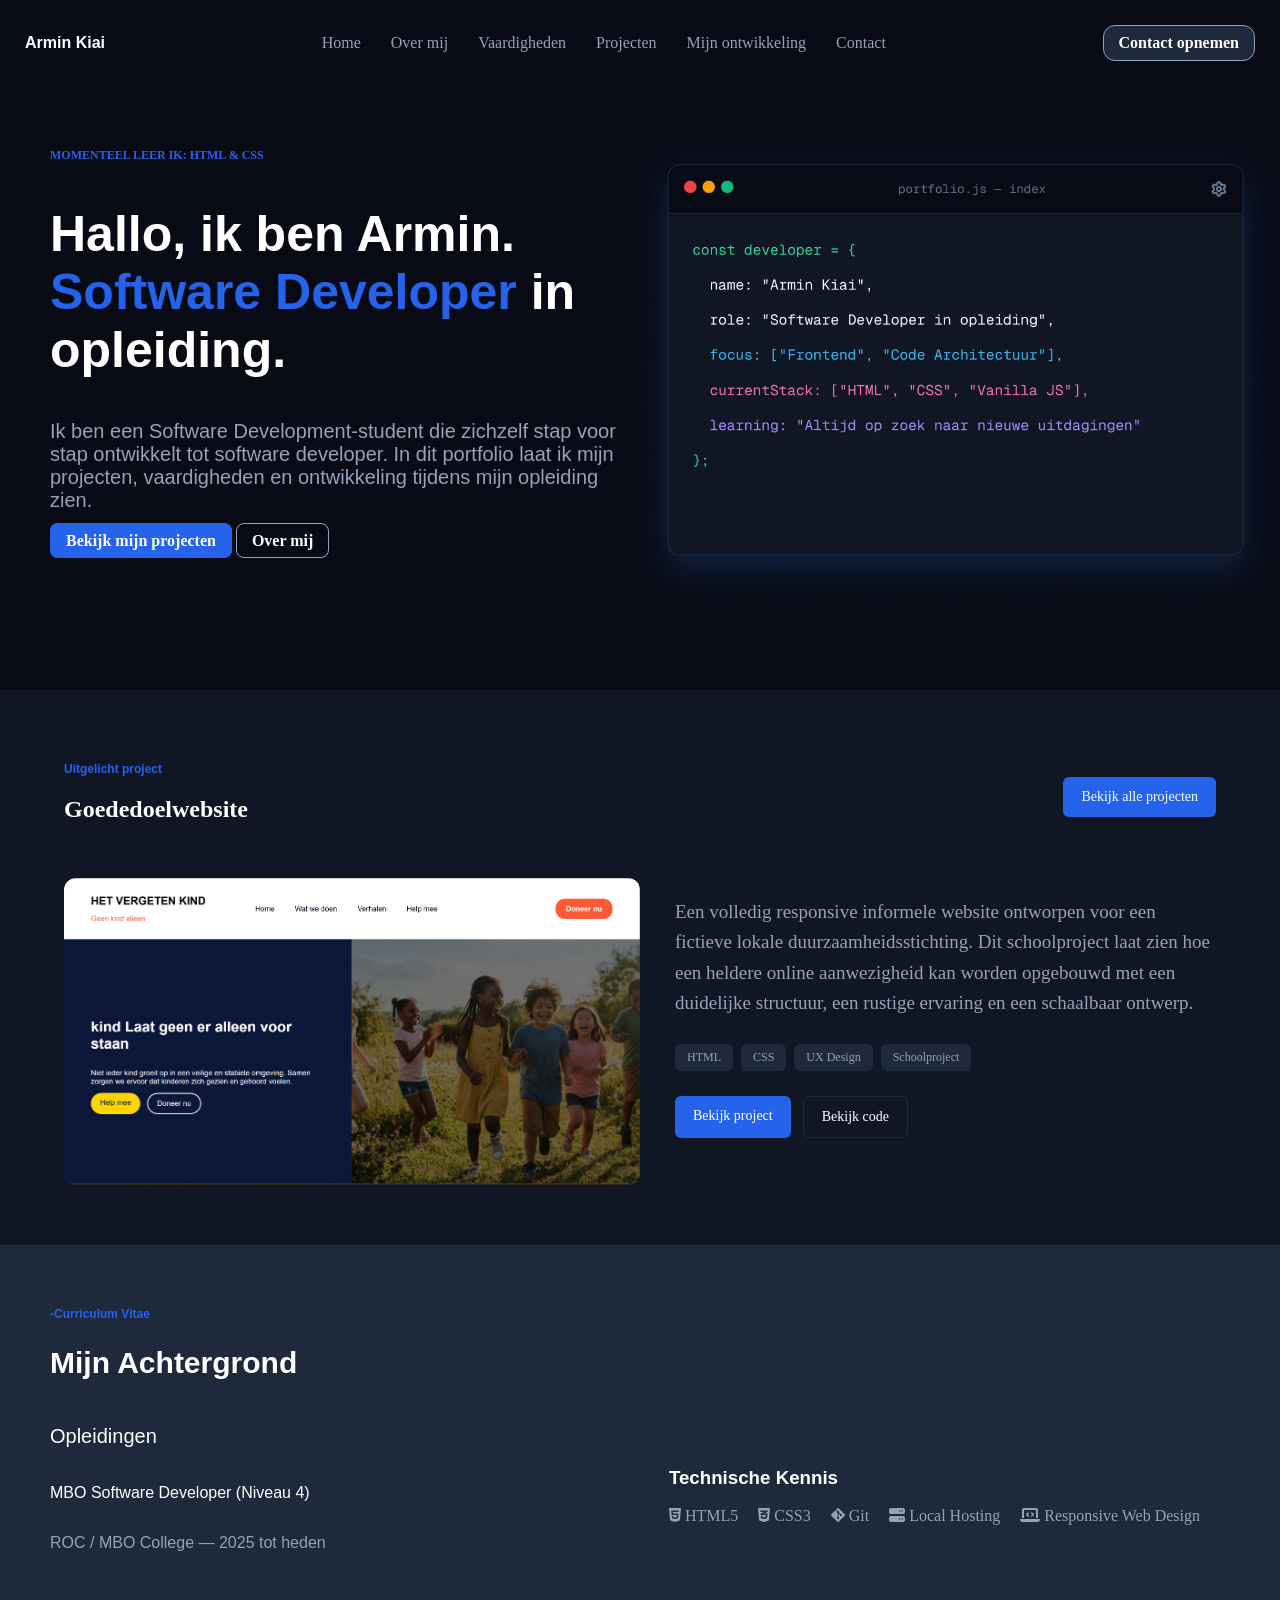
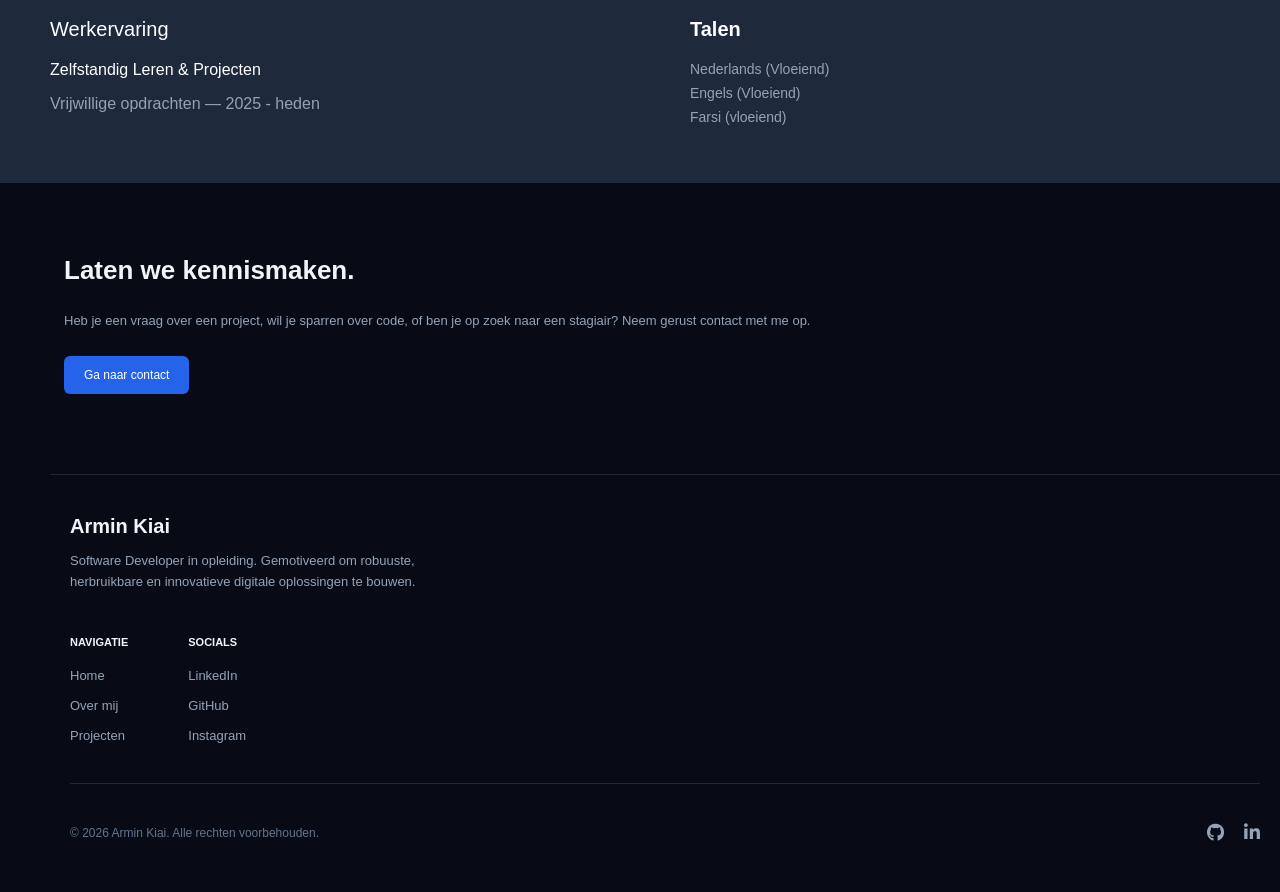
==== index.html @ f40afc20 "Portfolio bijgewerkt" ====
<!DOCTYPE html>
<html lang="en">

<head>
    <meta name="viewport" content="width=device-width, initial-scale=1.0">
    <link rel="stylesheet" href="Css/style.css">
    <link rel="stylesheet" href="https://cdnjs.cloudflare.com/ajax/libs/font-awesome/6.5.2/css/all.min.css">
    <meta charset="UTF-8">
    <meta name="viewport" content="width=device-width, initial-scale=1.0">
    <title>Portofolio Armin</title>
</head>

<body>

    <header>
        <nav>
            <a href="#" class="logo"> <span>Armin Kiai</span></a>

            <ul>
                <li><a href="index.html">Home</a></li>
                <li><a href="overmij.html">Over mij</a></li>
                <li><a href="vaardigheden.html">Vaardigheden</a></li>
                <li><a href="projecten.html">Projecten</a></li>
                <li><a href="ontwikkeling.html">Mijn ontwikkeling</a></li>
                <li><a href="contact.html">Contact</a></li>
            </ul>

            <a href="contact.html" class="contact-knop">Contact opnemen</a>
        </nav>
    </header>

    <main>

        <section class="boven">

            <div>

                <p>MOMENTEEL LEER IK: HTML & CSS</p>

                <h1>Hallo, ik ben Armin.
                    <span class="blauw-tekst">Software Developer</span> in opleiding.
                </h1>

                <p class="stukje-tekst">Ik ben een Software Development-student die zichzelf stap voor stap ontwikkelt
                    tot software
                    developer. In dit portfolio laat ik mijn projecten, vaardigheden en ontwikkeling tijdens mijn
                    opleiding zien.</p>

                <a href="projecten.html" class="knop-bekijk">Bekijk mijn projecten</a>
                <a href="overmij.html" class="over-mij">Over mij</a>

            </div>

            <img src="image/codingscreen.jpg" alt="Armin Kiai" class="codingscreen">


        </section>

    </main>


    <section class="goedendoel-app-intro">

        <div class="project-header">
            <div>
                <p class="uitgelicht">Uitgelicht project</p>
                <h2>Goededoelwebsite</h2>
            </div>

            <a href="projecten.html" class="alle-projecten">
                Bekijk alle projecten
            </a>
        </div>

        <div class="project-container">

            <img src="image/goedendoel.jpg" alt="Website-goedendoel">

            <div class="project-info">
                <p>
                    Een volledig responsive informele website ontworpen
                    voor een fictieve lokale duurzaamheidsstichting.
                    Dit schoolproject laat zien hoe een heldere online
                    aanwezigheid kan worden opgebouwd met een duidelijke
                    structuur, een rustige ervaring en een schaalbaar ontwerp.
                </p>

                <div class="project-tags">
                    <span>HTML</span>
                    <span>CSS</span>
                    <span>UX Design</span>
                    <span>Schoolproject</span>
                </div>

                <div class="project-knoppen">
                    <a href="goedendoel/index.html">Bekijk project</a>
                    <a href="#">Bekijk code</a>
                </div>
            </div>

        </div>
    </section>



    <section class="achtergrond">


        <div class="knop-recht">
            <div>
                <p>-Curriculum Vitae</p>
                <h2>Mijn Achtergrond</h2>
            </div>

        </div>



        </div>



        <div class="naast-elkaar">


            <div class="opleidingen">
                <p>Opleidingen</p>
                <p>MBO Software Developer (Niveau 4)</p>
                <p>ROC / MBO College — 2025 tot heden</p>
            </div>



            <div class="technische-kennis">

                <h3>Technische Kennis</h3>

                <div class="kennis-labels">

                    <span><i class="fa-brands fa-html5"></i> HTML5</span>

                    <span><i class="fa-brands fa-css3-alt"></i> CSS3</span>

                    <span><i class="fa-brands fa-git-alt"></i> Git</span>

                    <span><i class="fa-solid fa-server"></i> Local Hosting</span>

                    <span><i class="fa-solid fa-laptop-code"></i> Responsive Web Design</span>

                </div>
            </div>


        </div>

        <div class="naast-elkaar-twee">

            <div class="in-twee">
                <p>Werkervaring</p>
                <p>Zelfstandig Leren & Projecten</p>
                <p>Vrijwillige opdrachten — 2025 - heden</p>
            </div>


            <div class="talen">
                <p>Talen</p>
                <p>Nederlands (Vloeiend)</p>
                <p>Engels (Vloeiend)</p>
                <p>Farsi (vloeiend)</p>
            </div>

        </div>
    </section>



    <section class="kennismaken">
        <h2>Laten we kennismaken.</h2>

        <p>
            Heb je een vraag over een project, wil je sparren over code,
            of ben je op zoek naar een stagiair?
            Neem gerust contact met me op.
        </p>

        <a href="contact.html" class="kennismaken-knop">
            Ga naar contact
        </a>
    </section>



    <footer class="footer">

        <div class="footer-boven">

            <div class="footer-info">
                <h3>Armin Kiai</h3>
                <p>
                    Software Developer in opleiding. Gemotiveerd om robuuste,
                    herbruikbare en innovatieve digitale oplossingen te bouwen.
                </p>
            </div>

            <div class="footer-rechts">

                <div class="footer-navigatie">
                    <h4>NAVIGATIE</h4>
                    <a href="index.html">Home</a>
                    <a href="overmij.html">Over mij</a>
                    <a href="projecten.html">Projecten</a>
                </div>

                <div class="footer-socials" id="footer-socials">
                    <h4>SOCIALS</h4>
                    <a href="#footer-socials">LinkedIn</a>
                    <a href="#footer-socials">GitHub</a>
                    <a href="#footer-socials">Instagram</a>
                </div>

            </div>

        </div>

        <div class="footer-onder">

            <p>© 2026 Armin Kiai. Alle rechten voorbehouden.</p>

            <div class="footer-iconen">
                <a href="https://github.com/arminkiai">
                    <i class="fa-brands fa-github"></i>
                </a>

                <a href="https://linkedin.com/in/arminkiai">
                    <i class="fa-brands fa-linkedin-in"></i>
                </a>
            </div>

        </div>

    </footer>


</body>

</html>
---- Css/style.css ----
body {
    margin: 0;
}

header ul {
    justify-content: center;
    display: flex;
    gap: 30px;
    list-style: none;
    margin: 0;
    padding: 0;
    flex: 1;
}

nav a {
    text-decoration: none;
    padding-top: 0;
}

.logo {
    color: #fff;
    font-family: Arial, Helvetica, sans-serif;
    font-weight: bolder;
}

header ul li a {
    color: #94A3B8;
}

header ul li a:hover {
    color: #fff;
    transform: scale(1.1);
    display: inline-block;
}

header nav {
    display: flex;
    align-items: center;
    text-align: center;
    padding: 25px;
    justify-content: center;
}

.contact-knop {
    margin-left: auto;
    background-color: #1E293B;
    color: #fff;
    border: 1px solid #94A3B8;
    padding: 8px 15px;
    border-radius: 12px;
    font-weight: bolder;
}

.contact-knop:hover {
    background-color: #2563EB;
    border-color: #2563EB;
    cursor: pointer;
}

.boven {
    display: flex;
    padding-top: 50px;
    color: #1E293B;
    background-color: #080B16;
    padding-bottom: 50px;
}

.boven img {
    width: 50%;
    height: 100%;
}

.boven p:first-child {
    color: #2563EB;
    font-weight: bolder;
    padding-left: 50px;
    font-size: 12px;
}

.boven h1 {
    padding-left: 50px;
    font-size: 50px;
    font-family: Arial, Helvetica, sans-serif;
    color: #fff;
}

.boven span {
    color: #2563EB;
}

.stukje-tekst {
    padding-left: 50px;
    font-size: 20px;
    font-family: Arial, Helvetica, sans-serif;
    color: #94A3B8;
}

.knop-bekijk {
    margin-left: 50px;
    background-color: #2563EB;
    color: #fff;
    border: 1px solid #2563EB;
    border-radius: 8px;
    padding: 8px 15px;
    text-decoration: none;
    font-weight: bolder;
}






.over-mij {
    background-color: #080B16;
    color: #fff;
    text-decoration: none;
    font-weight: bolder;
    border: 1px solid #94A3B8;
    padding: 8px 15px;
    border-radius: 8px;
}


.codingscreen {
    padding-bottom: 20px;
}

.wie-ben-ik {
    color: #2563EB;
    font-size: 12px;
    font-weight: bold;
    font-family: Arial, Helvetica, sans-serif;
    margin-top: 0;
    padding-left: 0;
    padding-left: 80px;
}

.over-mij1 {
    padding-left: 80px;
    font-size: 30px;
    font-family: Arial, Helvetica, sans-serif;
    color: #fff;
}

.sectie-twee {
    background-color: #111625;
    padding-top: 20px;
    padding-bottom: 100px;
}

.wiebenik {
    padding-top: 0px;
    padding-bottom: 50px;
    display: flex;
}

.vrachtwagenfoto {
    margin-left: 70px;
    width: 300px;
    max-width: none;
    height: auto;
    border-radius: 8px;
    margin-top: 30px;
}

.na-foto {
    padding-left: 80px;
    padding-right: 80px;
    border-radius: 8px;
    color: #fff;
    font-family: Arial, Helvetica, sans-serif;
}

.na-foto p {
    color: #94A3B8;
}

.interesses4 {
    display: flex;
    gap: 100px;
}

.opleiding p:last-child {
    color: #06B6D4;
    padding-top: 8px;
}

.boven div:first-child {
    max-width: 50%;
}

.vaardig p:first-child {
    color: #2563EB;
    font-weight: bolder;
    font-size: 12px;
    font-family: Arial, Helvetica, sans-serif;
}

.tekst-boven {
    padding-left: 50px;
}

.tekst-boven h2 {
    color: #fff;
    font-family: Arial, Helvetica, sans-serif;
    font-size: 50px;
}

.tekst-boven p:last-child {
    color: #94A3B8;
    font-family: Arial, Helvetica, sans-serif;
}

.vaardigheden {
    display: flex;
    gap: 25px;
    padding-left: 55px;
    padding-right: 55px;
    align-items: stretch;
}

.nummer-een,
.nummer-twee,
.nummer-drie {
    background-color: #111827;
    border: 1px solid #1E293B;
    border-radius: 12px;
    flex: 1;
    min-width: 0;
    padding: 20px;
}

.nummer-een h2,
.nummer-twee h2,
.nummer-drie h2 {
    color: #fff;
    font-family: Arial, Helvetica, sans-serif;
    font-size: 18px;
}

.nummer-een p,
.nummer-twee p,
.nummer-drie p {
    color: white;
    font-family: Arial, Helvetica, sans-serif;
    font-size: 12px;
    background-color: #0F1D3A;
    border: 1px solid #64748B;
    border-radius: 20px;
    padding: 5px 10px;
    width: fit-content;
}

.nummer-een>p:last-child {
    color: #64748B;
    border: none;
    background-color: transparent;
    padding: 0;
    border-radius: 0;
    width: auto;
    margin-top: 20px;
}

.nummer-twee>p {
    color: #64748B;
    border: none;
    background-color: transparent;
    padding: 0;
    border-radius: 0;
    width: auto;
}

.nummer-een img,
.nummer-twee img,
.nummer-drie img {
    width: 20px;
    height: 20px;
}

.nummer-een i {
    margin-right: 6px;
    color: white;
    font-size: 12px;
}

.vaardigheid-labels {
    display: flex;
    flex-wrap: wrap;
    gap: 10px;
}

.vaardigheid-labels p {
    display: inline-flex;
    align-items: center;
    gap: 6px;
    margin: 0;
}

.vaardigheid-labels i {
    font-size: 12px;
    margin-right: 0;
}

.nummer-een .vaardigheid-labels p {
    color: #fff;
}

.nummer-twee .vaardigheid-labels p {
    color: #94A3B8;
}

.nummer-drie .vaardigheid-labels p {
    color: #06B6D4;
    border-color: #155E75;
    background-color: #083344;
}

.eerste-vak {
    border: 2px solid #06B6D4;
    border-radius: 15px;
    width: 400px;
    overflow: hidden;
    height: 400px;
    padding-left: 10px;
    background-color: #111625;
}

.eerste-vak img {
    width: 100%;
    height: auto;
    display: block;
}

.eerste-vak h2 {
    color: #94A3B8;
    font-family: Arial, Helvetica, sans-serif;
    padding-left: 10px;
}

.eerste-vak p:first-of-type {
    color: #94A3B8;
    font-family: Arial, Helvetica, sans-serif;
}

.html {
    display: inline-block;
    color: #94A3B8;
    background-color: #1E293B;
    border: 1px solid #94A3B8;
    border-radius: 12px;
    padding: 5px 12px;
}

.drie-stuks {
    display: flex;
    gap: 20px;
}

.nummer-een>img {
    width: 100%;
    height: 180px;
    object-fit: cover;
    display: block;
    border-radius: 10px;
}

.projecten {
    background-color: #111625;
    padding-top: 0;
    margin: 0;
    padding-bottom: 100px;
}

.projecten>p {
    margin-top: 0;
    padding-top: 20px;
    font-family: Arial, Helvetica, sans-serif;
    color: #2563EB;
    font-weight: bold;
    padding-left: 50px;
    font-size: 12px;
}

.projecten>h2 {
    color: #fff;
    padding-left: 50px;
    padding-top: 30px;
    font-family: Arial, Helvetica, sans-serif;
    font-size: 40px;
}

.projecten-knoppen {
    display: flex;
    gap: 30px;
    padding-left: 50px;
}

.projecten a {
    text-decoration: none;
    color: #94A3B8;
    border: 1px solid #94A3B8;
    border-radius: 12px;
    padding: 8px;
}

.projecten a:hover {
    color: #06B6D4;
}

.box-een img,
.box-twee img,
.box-drie img {
    width: 100%;
    height: 190px;
    object-fit: cover;
    display: block;
}

.box-een h2,
.box-twee h2,
.box-drie h2 {
    color: #fff;
    font-size: 25px;
    margin: 25px 20px 15px;
    font-family: Arial, Helvetica, sans-serif;
}

.box-een>p,
.box-twee>p,
.box-drie>p {
    color: #94A3B8;
    font-size: 16px;
    line-height: 1.6;
    margin: 0 20px 25px;
    font-family: Arial, Helvetica, sans-serif;
}

.projecten-labels,
.symbolen {
    display: flex;
    flex-wrap: wrap;
    gap: 10px;
    margin: auto 20px 25px;
    align-items: center;
}

.projecten-labels span,
.symbolen span {
    display: inline-block;
    background-color: #1E293B;
    color: #94A3B8;
    padding: 8px 15px;
    border-radius: 10px;
    font-size: 14px;
    white-space: nowrap;
}

.knoppen-a,
.bekijk {
    display: flex;
    flex-wrap: wrap;
    gap: 10px;
    padding: 0 20px;
    margin-top: 0;
    align-items: center;
}

.knoppen-a a,
.bekijk a {
    display: inline-block;
    white-space: nowrap;
    padding: 8px 12px;
    border: 1px solid #94A3B8;
    border-radius: 12px;
    color: #94A3B8;
    text-decoration: none;
    font-size: 16px;
    box-sizing: border-box;
}

.knoppen-a a:first-child,
.bekijk a:first-child {
    color: #fff;
    background-color: #2563EB;
    border-color: #2563EB;
}

.knoppen-a a:hover,
.bekijk a:hover {
    color: #fff;
    background-color: #1D4ED8;
    border-color: #2563EB;
    font-size: 16px;
}

.drie-boxen-projecten {
    padding: 50px 20px 0;
    align-items: stretch;
    display: flex;
    flex-direction: row;
    gap: 20px;
}

.box-een,
.box-twee,
.box-drie {
    flex: 1;
    min-width: 0;
    background-color: #080B16;
    border: 1px solid #1E293B;
    border-radius: 15px;
    overflow: hidden;
    box-sizing: border-box;
    padding-bottom: 25px;
    font-family: Arial, Helvetica, sans-serif;
    display: flex;
    flex-direction: column;
    width: 100%;
}

.ontwikkeling {
    background-color: #111625;
    padding-top: 20px;
    padding-left: 70px;
    font-family: Arial, Helvetica, sans-serif;
    padding-bottom: 50px;
}

.ontwikkeling h1 {
    color: white;
    font-size: 38px;
}

.ontwikkeling>p {
    color: #94A3B8;
}

.ontwikkeling .voortgang {
    color: #2563EB;
    font-size: 12px;
    font-weight: bold;
}

.jaar {
    display: flex;
    align-items: center;
    gap: 20px;
    margin-top: 50px;
    margin-bottom: 30px;
}

.jaar h2 {
    color: #06B6D4;
}

.jaar hr {
    flex: 1;
    border: 1px solid #1E293B;
}

.september {
    display: flex;
    gap: 40px;
    margin-bottom: 30px;
}

.oktober {
    display: flex;
    gap: 40px;
}

.maand {
    width: 180px;
}

.maand h3 {
    color: white;
    margin: 0;
    font-size: 17px;
}

.maand p {
    color: #64748B;
    font-size: 12px;
    margin-top: 5px;
}

.box {
    background-color: #111625;
    border: 1px solid #1E293B;
    border-radius: 12px;
    padding: 20px;
    flex: 1;
}

.box h3 {
    color: white;
    font-size: 15px;
    margin-top: 0;
}

.box p {
    color: #94A3B8;
    font-size: 13px;
    line-height: 1.8;
}

.oktober .box h3 {
    color: #9CA3AF;
}

.oktober .box p {
    color: #64748B;
}

.achtergrond {
    background-color: #1E293B;
    margin-top: 0;
    padding-top: 50px;
    padding-bottom: 50px;
}

.knop-recht p {
    color: #2563EB;
    font-size: 12px;
    font-weight: bold;
    font-family: Arial, Helvetica, sans-serif;
    padding-left: 50px;
}

.knop-recht h2 {
    font-family: Arial, Helvetica, sans-serif;
    font-weight: bolder;
    padding-left: 50px;
    font-size: 30px;
    color: #fff;
}

.knop-recht {
    display: flex;
    align-items: center;
}

.de-tweede {
    margin-left: auto;
    margin-right: 60px;
}

.de-tweede a {
    color: #fff;
    background-color: #2563EB;
    text-decoration: none;
    border: #2563EB;
    border-style: solid;
    border-width: 1px;
    border-radius: 8px;
    padding: 10px;
}

.de-tweede:hover {
    background-color: #3B82F6;
    transform: scale(1.05);
    cursor: pointer;
}

.opleidingen {
    flex-direction: column;
    display: flex;
    margin-left: 50px;
}

.opleidingen p:first-child {
    color: #fff;
    font-family: Arial, Helvetica, sans-serif;
    font-size: 20px;
}

.opleidingen p:nth-child(2) {
    color: #fff;
    font-family: Arial, Helvetica, sans-serif;
}

.opleidingen p:last-child {
    color: #94A3B8;
    font-family: Arial, Helvetica, sans-serif;
}

.naast-elkaar {
    display: flex;
    align-items: center;
    justify-content: space-between;
    margin-right: 80px;
}

.technische-kennis h3 {
    color: #fff;
    font-family: Arial, Helvetica, sans-serif;
}

.kennis-labels {
    background-color: #1E293B;
    color: #94A3B8;
    display: flex;
    gap: 20px;
    flex-wrap: wrap;
    align-items: center;
}

.naast-elkaar-twee {
    display: flex;
    padding-top: 30px;
    justify-content: space-between;
}

.naast-elkaar-twee>div {
    padding-left: 50px;
    font-family: Arial, Helvetica, sans-serif;
}

.naast-elkaar-twee:last-child div {
    margin-right: 80px;
}

.in-twee p:first-child {
    color: #fff;
    font-size: 20px;
}

.in-twee :nth-child(2) {
    color: #fff;
}

.in-twee p:last-child {
    color: #94A3B8;
}

.talen p:first-child {
    color: white;
    font-size: 20px;
    font-weight: bold;
    margin-bottom: 20px;
}

.talen p:not(:first-child) {
    color: #94A3B8;
    font-size: 14px;
    margin-top: 8px;
    margin-bottom: 8px;
}

.in-twee,
.talen {
    width: 50%;
}

.talen {
    margin-left: -50px;
    margin: 0;
}

.contact-klein {
    color: #2563EB;
    font-size: 12px;
    font-weight: bold;
    font-family: Arial, Helvetica, sans-serif;
}

.contact h2 {
    color: #F1F5F9;
    font-size: 32px;
    margin-top: 15px;
    margin-bottom: 40px;
    font-family: Arial, Helvetica, sans-serif;
}

.contact-links {
    flex: 1;
}

.contact-tekst {
    color: #94A3B8;
    font-size: 14px;
    line-height: 1.8;
    margin-top: 0;
}

.contact-gegevens {
    display: grid;
    grid-template-columns: 20px 1fr;
    gap: 20px 15px;
    align-items: center;
    margin-top: 25px;
}

.contact-gegevens i {
    color: #2563EB;
    font-size: 18px;
}

.contact-gegevens a {
    color: #F1F5F9;
    text-decoration: none;
    font-size: 13px;
    overflow-wrap: anywhere;
}

.contact-gegevens a:hover {
    color: #2563EB;
}

.contact-formulier {
    flex: 2;
    background-color: #111625;
    border: 1px solid #1E293B;
    border-radius: 12px;
    padding: 30px;
    box-sizing: border-box;
}

.formulier-veld {
    display: flex;
    flex-direction: column;
    gap: 8px;
    margin-bottom: 20px;
    flex: 1;
    min-width: 0;
}

.formulier-veld label {
    color: #F1F5F9;
    font-size: 13px;
    font-weight: bold;
}

.formulier-veld input,
.formulier-veld textarea {
    background-color: #080B16;
    border: 1px solid #1E293B;
    border-radius: 5px;
    padding: 12px;
    color: white;
    font-size: 13px;
    font-family: inherit;
    width: 100%;
    box-sizing: border-box;
}

.formulier-veld textarea {
    height: 110px;
}

.formulier-veld input::placeholder,
.formulier-veld textarea::placeholder {
    color: #64748B;
}

.contact-formulier button {
    background-color: #2563EB;
    color: white;
    border: none;
    border-radius: 7px;
    padding: 13px 20px;
    font-size: 13px;
    font-weight: bold;
    cursor: pointer;
}

.contact-formulier button:hover {
    background-color: #1D4ED8;
}

.contact {
    background-color: #111625;
    border-top: 1px solid #1E293B;
    border-bottom: 1px solid #1E293B;
    padding: 50px 20px;
}

.contact-alles {
    display: flex;
    align-items: flex-start;
    font-family: Arial, Helvetica, sans-serif;
    flex-direction: column;
    gap: 30px;
}

.contact-links,
.contact-formulier {
    width: 100%;
}

.formulier-boven {
    display: flex;
    flex-direction: column;
    gap: 0;
}

.footer-info {
    max-width: 350px;
}

.footer-info h3 {
    color: #F1F5F9;
    font-size: 20px;
    margin-top: 0;
    margin-bottom: 10px;
}

.footer-info p {
    color: #94A3B8;
    font-size: 13px;
    line-height: 1.6;
}

.footer-navigatie,
.footer-socials {
    display: flex;
    flex-direction: column;
    gap: 15px;
}

.footer-rechts h4 {
    color: #F1F5F9;
    font-size: 11px;
    margin-top: 0;
    margin-bottom: 5px;
}

.footer-rechts a {
    color: #94A3B8;
    text-decoration: none;
    font-size: 13px;
}

.footer-rechts a:hover {
    color: #2563EB;
}

.footer-onder p {
    color: #64748B;
    font-size: 12px;
}

.footer-iconen {
    display: flex;
    gap: 20px;
}

.footer-iconen a {
    color: #94A3B8;
    font-size: 18px;
}

.footer-iconen a:hover {
    color: #2563EB;
}

.footer {
    background-color: #080B16;
    border-top: 1px solid #1E293B;
    margin-left: 50px;
    padding: 40px 20px;
    font-family: Arial, Helvetica, sans-serif;
}

.footer-boven {
    display: flex;
    justify-content: space-between;
    padding-bottom: 40px;
    flex-direction: column;
    gap: 30px;
}

.footer-rechts {
    display: flex;
    gap: 60px;
}

.footer-onder {
    display: flex;
    justify-content: space-between;
    align-items: center;
    border-top: 1px solid #1E293B;
    padding-top: 30px;
    gap: 20px;
}

header {
    background-color: #080B16;
    margin-bottom: 0;
    border-bottom: none;
}

.vaardig {
    background-color: #111625;
    margin: 0;
    min-height: 100vh;
    padding-top: 10px;
    margin-top: 0;
}

html,
body {
    margin: 0;
    padding: 0;
    background-color: #080B16;
}

.goedendoel-app-intro {
    background-color: #111625;
    padding: 60px 5%;
    color: white;
}

.project-container {
    display: flex;
    gap: 35px;
    align-items: flex-start;
    margin-top: 35px;
}

.project-container img {
    width: 50%;
    height: auto;
    border-radius: 12px;
}

.project-info {
    flex: 1;
    min-width: 0;
}

.project-info p {
    color: #94a3b8;
    font-size: 19px;
    line-height: 1.6;
}

.project-tags {
    display: flex;
    gap: 8px;
    margin-top: 25px;
    margin-bottom: 25px;
    flex-wrap: wrap;
}

.project-tags span {
    background-color: #1e293b;
    color: #94a3b8;
    padding: 6px 12px;
    border-radius: 6px;
    font-size: 12px;
}

.project-knoppen {
    display: flex;
    gap: 12px;
}

.project-knoppen a {
    padding: 12px 18px;
    color: white;
    text-decoration: none;
    border-radius: 6px;
    font-size: 14px;
}

.project-knoppen a:first-child {
    background-color: #2563eb;
}

.project-knoppen a:last-child {
    background-color: transparent;
    border: 1px solid #1e293b;
}

.project-header {
    display: flex;
    justify-content: space-between;
    align-items: center;
}

.alle-projecten {
    background-color: #2563eb;
    color: white;
    text-decoration: none;
    padding: 12px 18px;
    border-radius: 6px;
    font-size: 14px;
}

.alle-projecten:hover {
    background-color: #1d4ed8;
}

.kennismaken {
    background-color: #080b16;
    padding: 50px 5% 80px;
    font-family: Arial, Helvetica, sans-serif;
}

.kennismaken h2 {
    color: #f1f5f9;
    font-size: 26px;
    margin-bottom: 25px;
}

.kennismaken p {
    color: #94a3b8;
    font-size: 13px;
    line-height: 1.6;
    margin-bottom: 25px;
}

.kennismaken-knop {
    display: inline-block;
    background-color: #2563eb;
    color: white;
    text-decoration: none;
    padding: 12px 20px;
    border-radius: 6px;
    font-size: 12px;
    transition: background-color 0.3s;
}

.kennismaken-knop:hover {
    background-color: #1d4ed8;
}

.uitgelicht {
    color: #2563EB;
    font-size: 12px;
    font-weight: bold;
    font-family: Arial, Helvetica, sans-serif;
}

.toekomst {
    padding-top: 20px;
}
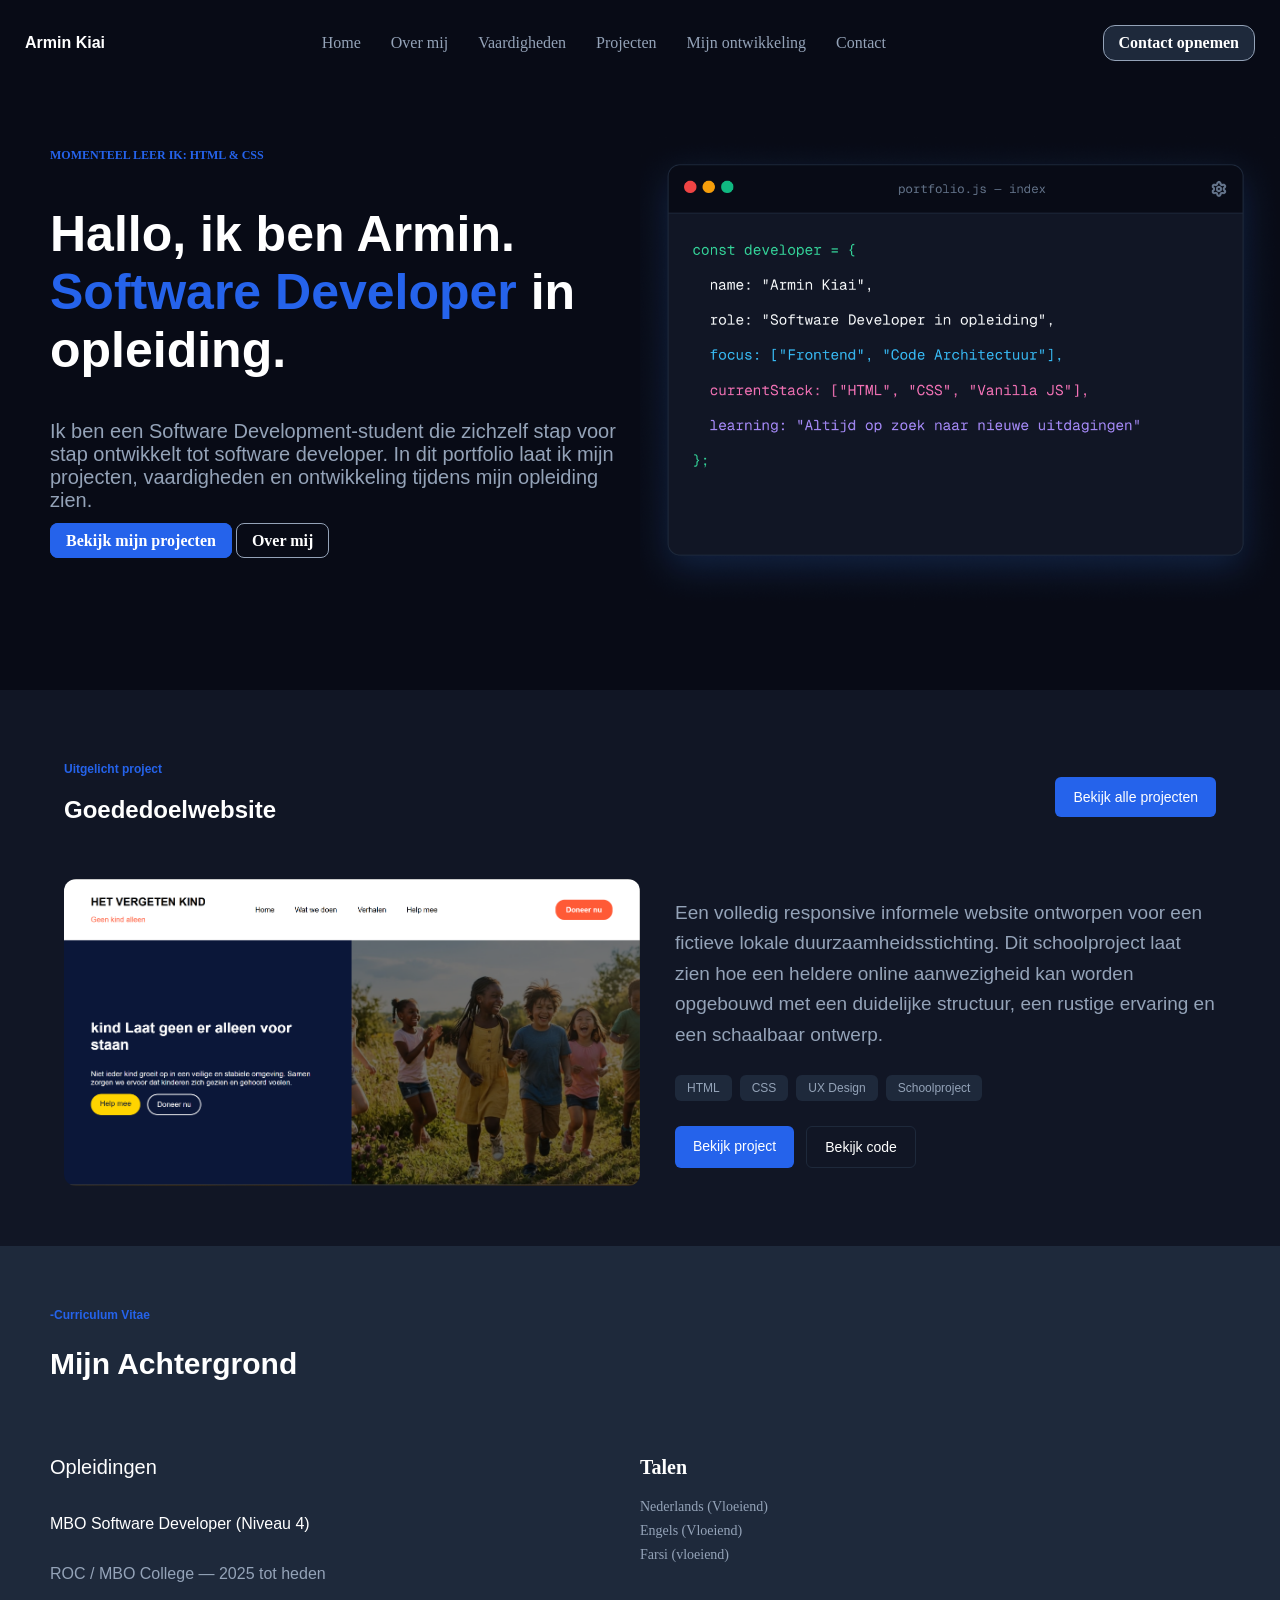
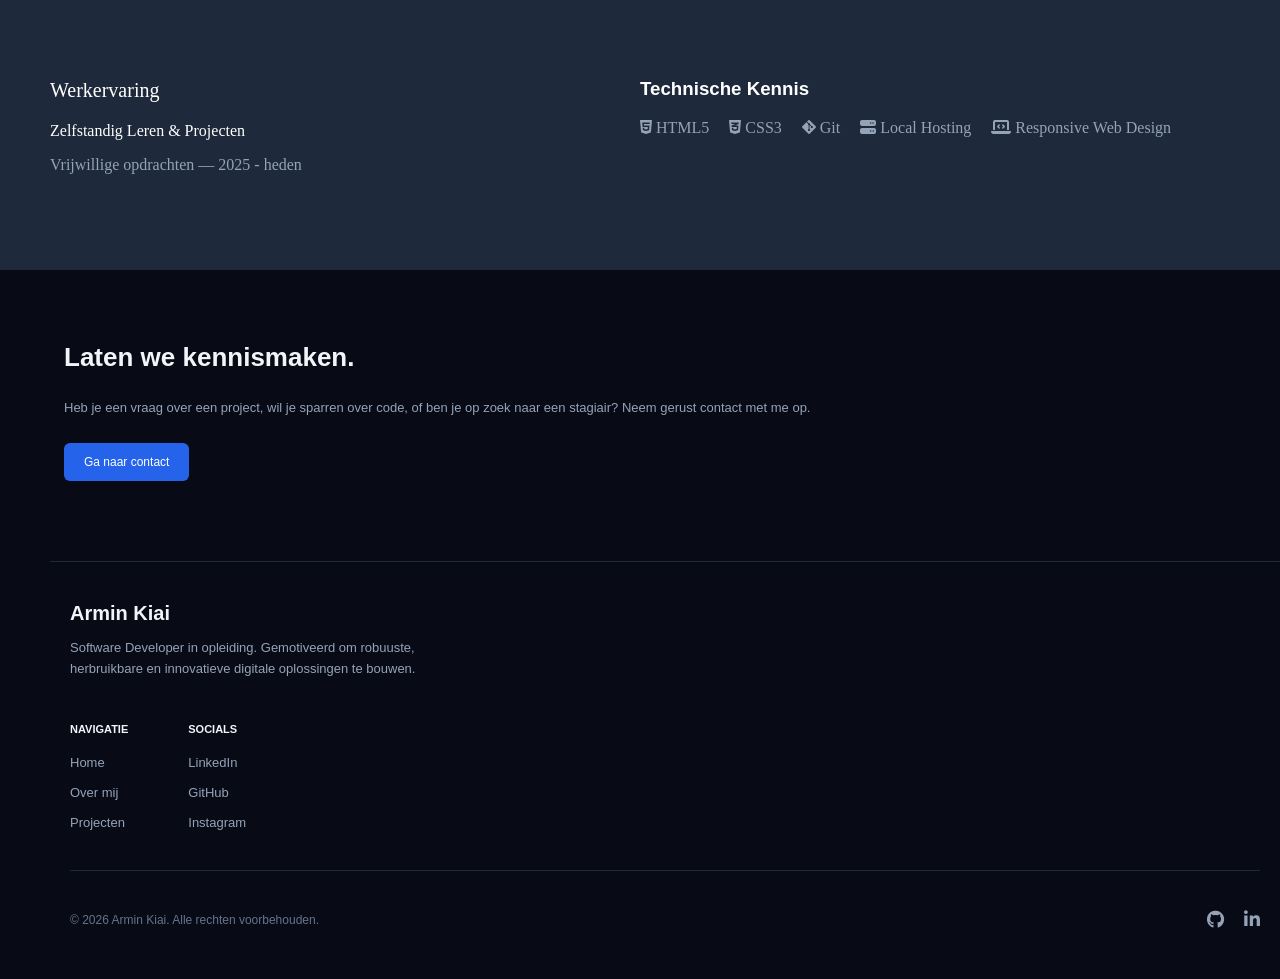
==== commit 995af54c: "Portfolio bijgewerkt" ====
--- a/index.html
+++ b/index.html
@@ -130,38 +130,6 @@
             </div>
 
 
-
-            <div class="technische-kennis">
-
-                <h3>Technische Kennis</h3>
-
-                <div class="kennis-labels">
-
-                    <span><i class="fa-brands fa-html5"></i> HTML5</span>
-
-                    <span><i class="fa-brands fa-css3-alt"></i> CSS3</span>
-
-                    <span><i class="fa-brands fa-git-alt"></i> Git</span>
-
-                    <span><i class="fa-solid fa-server"></i> Local Hosting</span>
-
-                    <span><i class="fa-solid fa-laptop-code"></i> Responsive Web Design</span>
-
-                </div>
-            </div>
-
-
-        </div>
-
-        <div class="naast-elkaar-twee">
-
-            <div class="in-twee">
-                <p>Werkervaring</p>
-                <p>Zelfstandig Leren & Projecten</p>
-                <p>Vrijwillige opdrachten — 2025 - heden</p>
-            </div>
-
-
             <div class="talen">
                 <p>Talen</p>
                 <p>Nederlands (Vloeiend)</p>
@@ -169,7 +137,40 @@
                 <p>Farsi (vloeiend)</p>
             </div>
 
-        </div>
+
+
+        </div>
+
+        <div class="naast-elkaar-twee">
+
+            <div class="in-twee">
+                <p>Werkervaring</p>
+                <p>Zelfstandig Leren & Projecten</p>
+                <p>Vrijwillige opdrachten — 2025 - heden</p>
+            </div>
+
+
+            <div class="technische-kennis">
+
+                <h3>Technische Kennis</h3>
+
+                <div class="kennis-labels">
+
+                    <span><i class="fa-brands fa-html5"></i> HTML5</span>
+
+                    <span><i class="fa-brands fa-css3-alt"></i> CSS3</span>
+
+                    <span><i class="fa-brands fa-git-alt"></i> Git</span>
+
+                    <span><i class="fa-solid fa-server"></i> Local Hosting</span>
+
+                    <span><i class="fa-solid fa-laptop-code"></i> Responsive Web Design</span>
+
+                </div>
+            </div>
+
+        </div>
+
     </section>
 
 
--- a/Css/style.css
+++ b/Css/style.css
@@ -395,6 +395,8 @@
     gap: 30px;
     padding-left: 50px;
 }
+
+
 
 .projecten a {
     text-decoration: none;
@@ -621,6 +623,8 @@
     padding-bottom: 50px;
 }
 
+
+
 .knop-recht p {
     color: #2563EB;
     font-size: 12px;
@@ -686,6 +690,8 @@
     font-family: Arial, Helvetica, sans-serif;
 }
 
+
+
 .naast-elkaar {
     display: flex;
     align-items: center;
@@ -707,20 +713,33 @@
     align-items: center;
 }
 
+.naast-elkaar,
 .naast-elkaar-twee {
     display: flex;
-    padding-top: 30px;
-    justify-content: space-between;
-}
-
-.naast-elkaar-twee>div {
-    padding-left: 50px;
-    font-family: Arial, Helvetica, sans-serif;
-}
-
-.naast-elkaar-twee:last-child div {
-    margin-right: 80px;
-}
+    justify-content: flex-start;
+    align-items: flex-start;
+    gap: 0;
+    padding: 30px 50px;
+    margin: 0;
+    width: 100%;
+    box-sizing: border-box;
+}
+
+.naast-elkaar > div,
+.naast-elkaar-twee > div {
+    flex: 0 0 50%;
+    width: 50%;
+    box-sizing: border-box;
+    padding: 0;
+    margin: 0;
+}
+
+.naast-elkaar-twee .technische-kennis,
+.naast-elkaar-twee .technische-kennis div {
+    margin-right: 0;
+}
+
+
 
 .in-twee p:first-child {
     color: #fff;
@@ -749,10 +768,7 @@
     margin-bottom: 8px;
 }
 
-.in-twee,
-.talen {
-    width: 50%;
-}
+
 
 .talen {
     margin-left: -50px;
@@ -1011,6 +1027,7 @@
     background-color: #111625;
     padding: 60px 5%;
     color: white;
+    font-family: Arial, Helvetica, sans-serif;
 }
 
 .project-container {
@@ -1142,3 +1159,4 @@
 
 
 
+
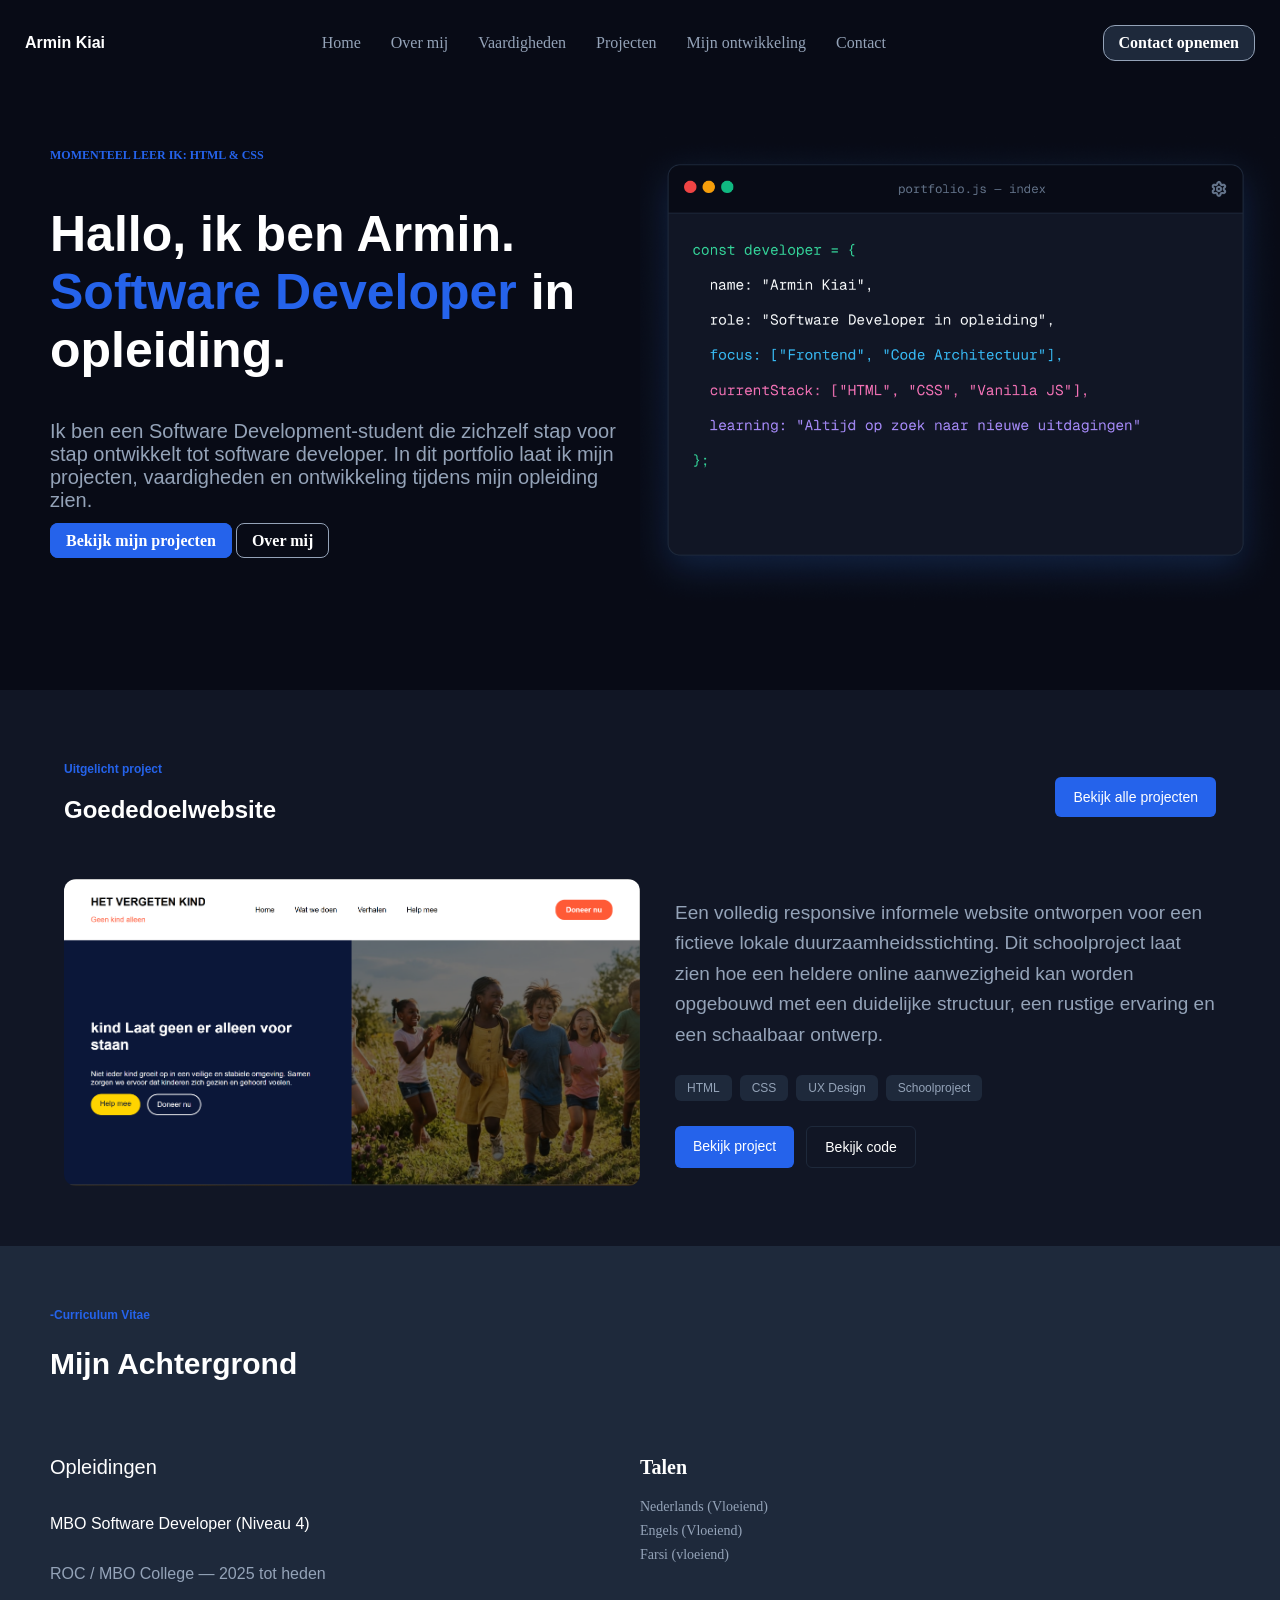
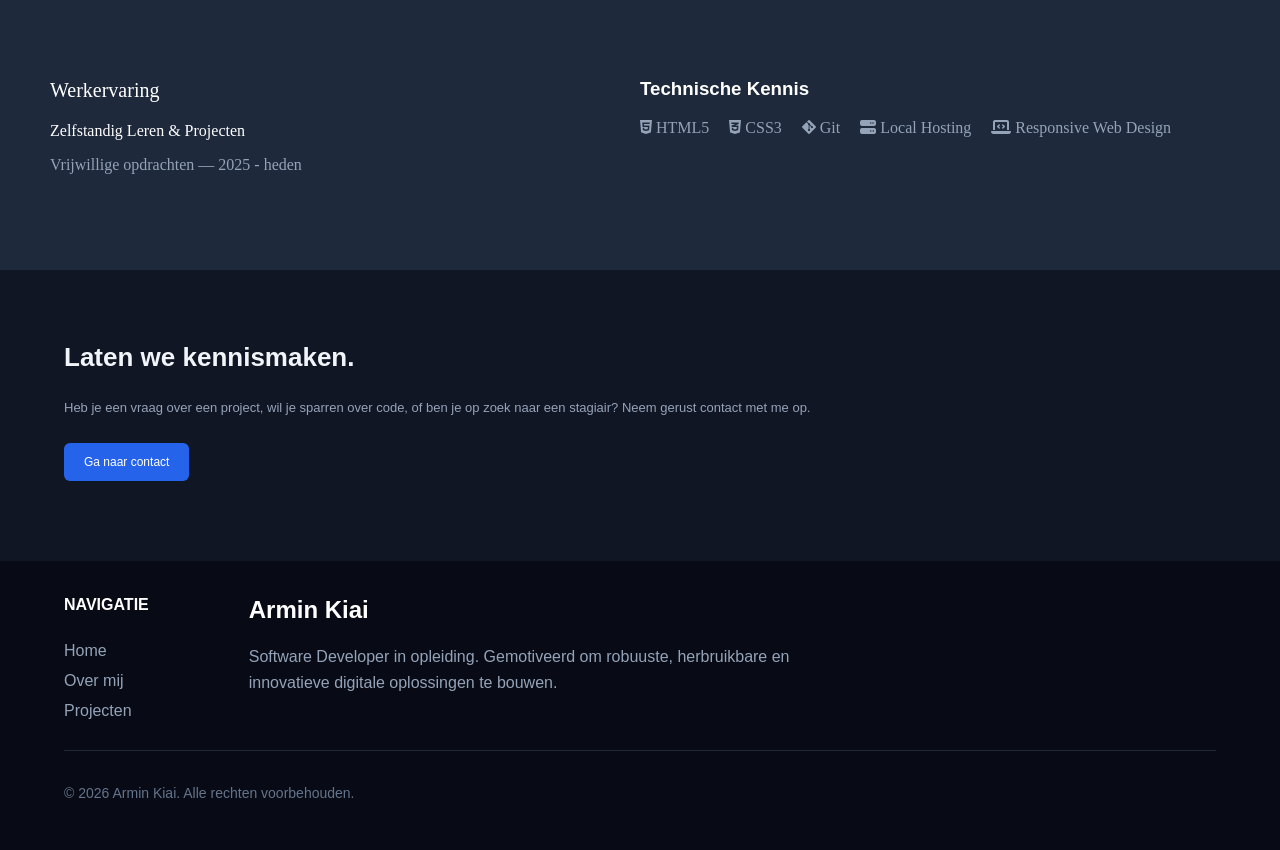
==== commit 79b76a69: "footer bijgewerkt en lettertype" ====
--- a/index.html
+++ b/index.html
@@ -191,55 +191,28 @@
 
 
 
-    <footer class="footer">
-
-        <div class="footer-boven">
-
-            <div class="footer-info">
-                <h3>Armin Kiai</h3>
-                <p>
-                    Software Developer in opleiding. Gemotiveerd om robuuste,
-                    herbruikbare en innovatieve digitale oplossingen te bouwen.
-                </p>
-            </div>
-
-            <div class="footer-rechts">
-
-                <div class="footer-navigatie">
-                    <h4>NAVIGATIE</h4>
-                    <a href="index.html">Home</a>
-                    <a href="overmij.html">Over mij</a>
-                    <a href="projecten.html">Projecten</a>
-                </div>
-
-                <div class="footer-socials" id="footer-socials">
-                    <h4>SOCIALS</h4>
-                    <a href="#footer-socials">LinkedIn</a>
-                    <a href="#footer-socials">GitHub</a>
-                    <a href="#footer-socials">Instagram</a>
-                </div>
-
-            </div>
-
-        </div>
-
-        <div class="footer-onder">
-
-            <p>© 2026 Armin Kiai. Alle rechten voorbehouden.</p>
-
-            <div class="footer-iconen">
-                <a href="https://github.com/arminkiai">
-                    <i class="fa-brands fa-github"></i>
-                </a>
-
-                <a href="https://linkedin.com/in/arminkiai">
-                    <i class="fa-brands fa-linkedin-in"></i>
-                </a>
-            </div>
-
-        </div>
-
-    </footer>
+<footer class="footer">
+
+    <div class="footer-inhoud">
+        <div class="footer-info">
+            <h2>Armin Kiai</h2>
+            <p>Software Developer in opleiding. Gemotiveerd om robuuste,
+                herbruikbare en innovatieve digitale oplossingen te bouwen.</p>
+        </div>
+
+        <div class="footer-navigatie">
+            <h3>NAVIGATIE</h3>
+            <a href="index.html">Home</a>
+            <a href="overmij.html">Over mij</a>
+            <a href="projecten.html">Projecten</a>
+        </div>
+    </div>
+
+    <div class="footer-onderkant">
+        <p>© 2026 Armin Kiai. Alle rechten voorbehouden.</p>
+
+
+</footer>
 
 
 </body>
--- a/Css/style.css
+++ b/Css/style.css
@@ -912,94 +912,79 @@
     gap: 0;
 }
 
-.footer-info {
-    max-width: 350px;
-}
-
-.footer-info h3 {
-    color: #F1F5F9;
-    font-size: 20px;
-    margin-top: 0;
-    margin-bottom: 10px;
-}
-
-.footer-info p {
-    color: #94A3B8;
-    font-size: 13px;
-    line-height: 1.6;
-}
-
-.footer-navigatie,
-.footer-socials {
-    display: flex;
-    flex-direction: column;
-    gap: 15px;
-}
-
-.footer-rechts h4 {
-    color: #F1F5F9;
-    font-size: 11px;
-    margin-top: 0;
-    margin-bottom: 5px;
-}
-
-.footer-rechts a {
-    color: #94A3B8;
-    text-decoration: none;
-    font-size: 13px;
-}
-
-.footer-rechts a:hover {
-    color: #2563EB;
-}
-
-.footer-onder p {
-    color: #64748B;
-    font-size: 12px;
-}
-
-.footer-iconen {
-    display: flex;
-    gap: 20px;
-}
-
-.footer-iconen a {
-    color: #94A3B8;
-    font-size: 18px;
-}
-
-.footer-iconen a:hover {
-    color: #2563EB;
-}
-
 .footer {
     background-color: #080B16;
-    border-top: 1px solid #1E293B;
-    margin-left: 50px;
-    padding: 40px 20px;
-    font-family: Arial, Helvetica, sans-serif;
-}
-
-.footer-boven {
-    display: flex;
-    justify-content: space-between;
-    padding-bottom: 40px;
+    color: white;
+    padding: 35px 5%;
+    font-family: Arial, Helvetica, sans-serif;
+}
+
+.footer-inhoud {
+    display: flex;
+    flex-direction: row-reverse;
+    justify-content: flex-end;
+    gap: 100px;
+}
+
+.footer-info {
+    width: 550px;
+}
+
+.footer-info h2 {
+    margin-top: 0;
+}
+
+.footer-info p {
+    color: #94A3B8;
+    line-height: 1.6;
+}
+
+.footer-navigatie {
+    display: flex;
     flex-direction: column;
-    gap: 30px;
-}
-
-.footer-rechts {
-    display: flex;
-    gap: 60px;
-}
-
-.footer-onder {
+    gap: 12px;
+}
+
+.footer-navigatie h3 {
+    font-size: 16px;
+    margin-top: 0;
+}
+
+.footer-navigatie a {
+    color: #94A3B8;
+    text-decoration: none;
+}
+
+.footer-navigatie a:hover {
+    color: white;
+}
+
+.footer-onderkant {
     display: flex;
     justify-content: space-between;
     align-items: center;
-    border-top: 1px solid #1E293B;
-    padding-top: 30px;
-    gap: 20px;
+    border-top: 1px solid #1e293b;
+    margin-top: 30px;
+    padding-top: 20px;
+}
+
+.footer-onderkant p {
+    color: #64748b;
+    font-size: 14px;
+}
+
+.footer-iconen {
+    display: flex;
+    gap: 25px;
+}
+
+.footer-iconen a {
+    color: #94A3B8;
+    font-size: 24px;
+}
+
+.footer-iconen a:hover {
+    color: white;
 }
 
 header {
@@ -1011,7 +996,7 @@
 .vaardig {
     background-color: #111625;
     margin: 0;
-    min-height: 100vh;
+    min-height: 70vh;
     padding-top: 10px;
     margin-top: 0;
 }
@@ -1112,7 +1097,7 @@
 }
 
 .kennismaken {
-    background-color: #080b16;
+    background-color: #111625;
     padding: 50px 5% 80px;
     font-family: Arial, Helvetica, sans-serif;
 }
@@ -1160,3 +1145,92 @@
 
 
 
+
+
+
+
+
+
+
+
+
+
+
+
+
+
+
+.footer {
+    background-color: #080B16;
+    color: white;
+    padding: 35px 5%;
+}
+
+.footer-inhoud {
+    display: flex;
+    flex-direction: row-reverse;
+    justify-content: flex-end;
+    gap: 100px;
+}
+
+.footer-info {
+    width: 550px;
+}
+
+.footer-info h2 {
+    margin-top: 0;
+}
+
+.footer-info p {
+    color: #94A3B8;
+    line-height: 1.6;
+}
+
+.footer-navigatie {
+    display: flex;
+    flex-direction: column;
+    gap: 12px;
+}
+
+.footer-navigatie h3 {
+    font-size: 16px;
+    margin-top: 0;
+}
+
+.footer-navigatie a {
+    color: #94A3B8;
+    text-decoration: none;
+}
+
+.footer-navigatie a:hover {
+    color: white;
+}
+
+.footer-onderkant {
+    display: flex;
+    justify-content: space-between;
+    align-items: center;
+    border-top: 1px solid #1e293b;
+    margin-top: 30px;
+    padding-top: 20px;
+}
+
+.footer-onderkant p {
+    color: #64748b;
+    font-size: 14px;
+}
+
+.footer-iconen {
+    display: flex;
+    gap: 25px;
+}
+
+.footer-iconen a {
+    color: #94A3B8;
+    font-size: 24px;
+}
+
+.footer-iconen a:hover {
+    color: white;
+}
+
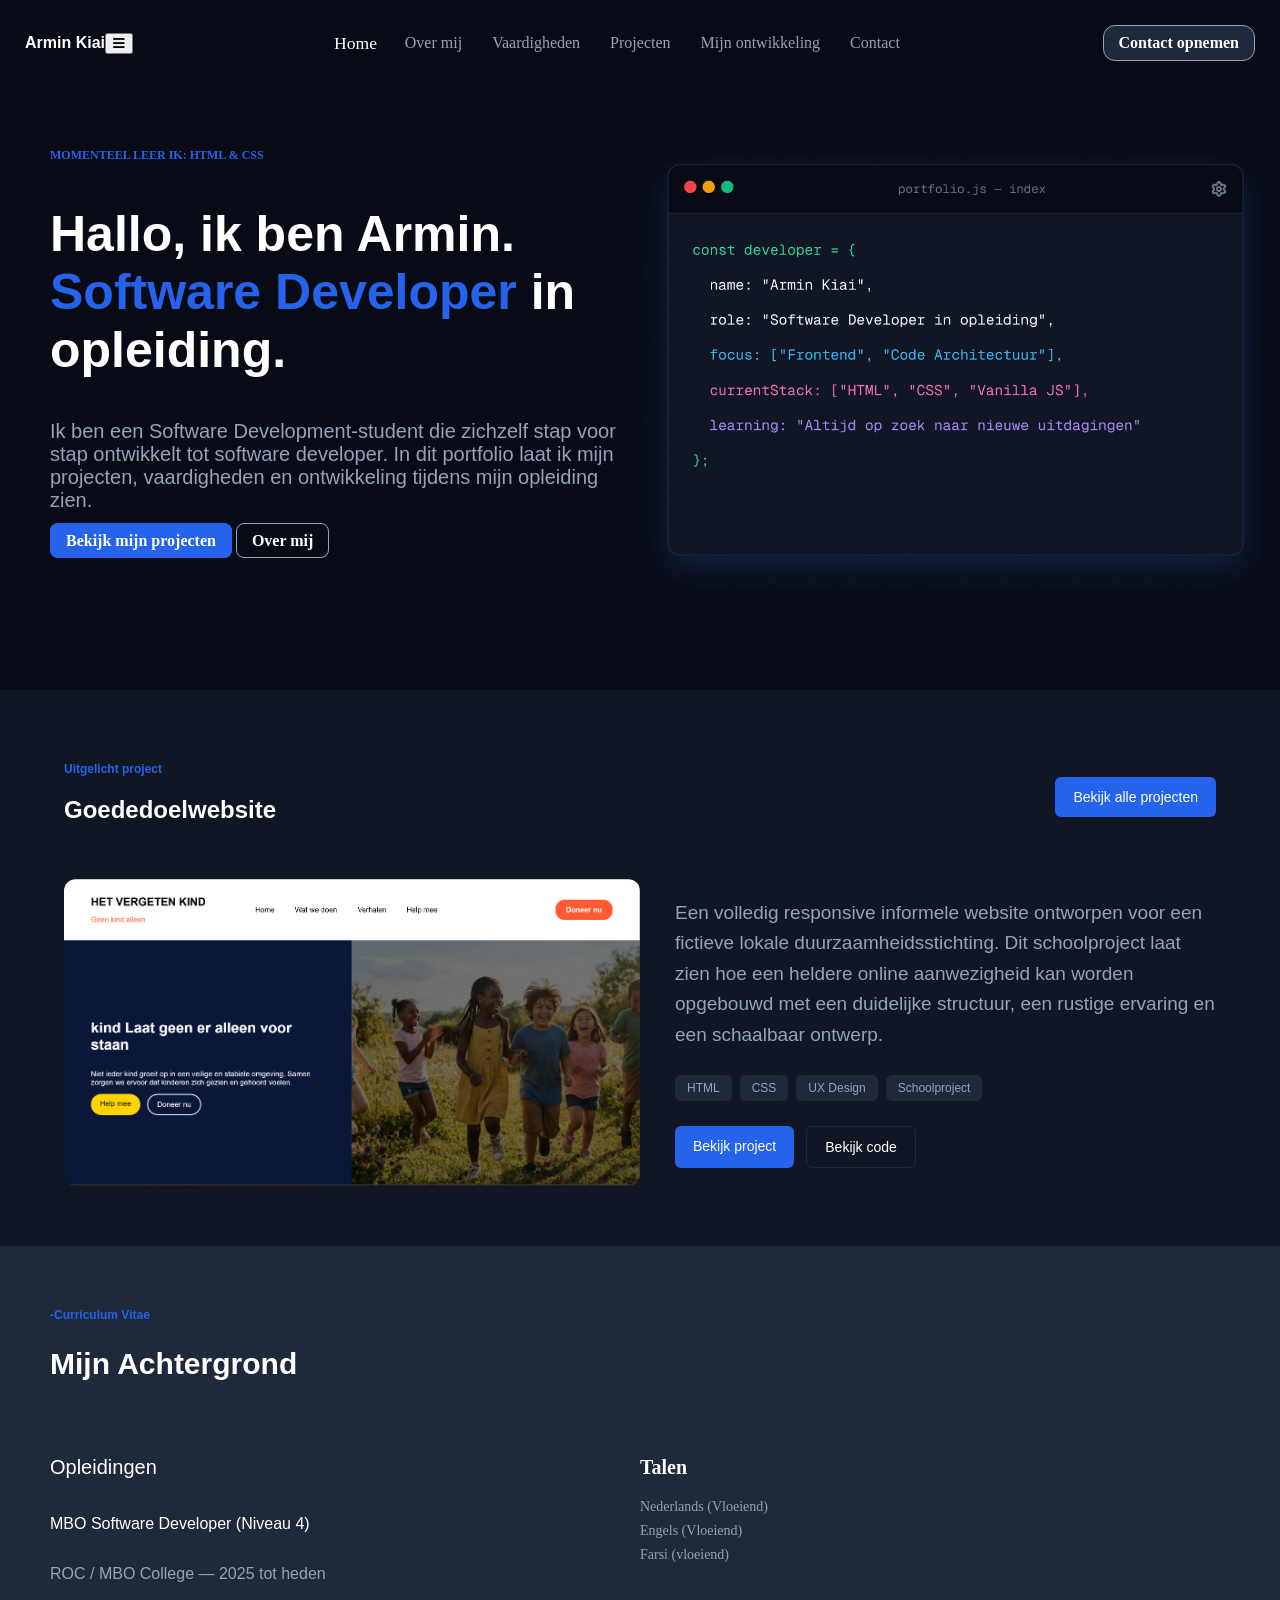
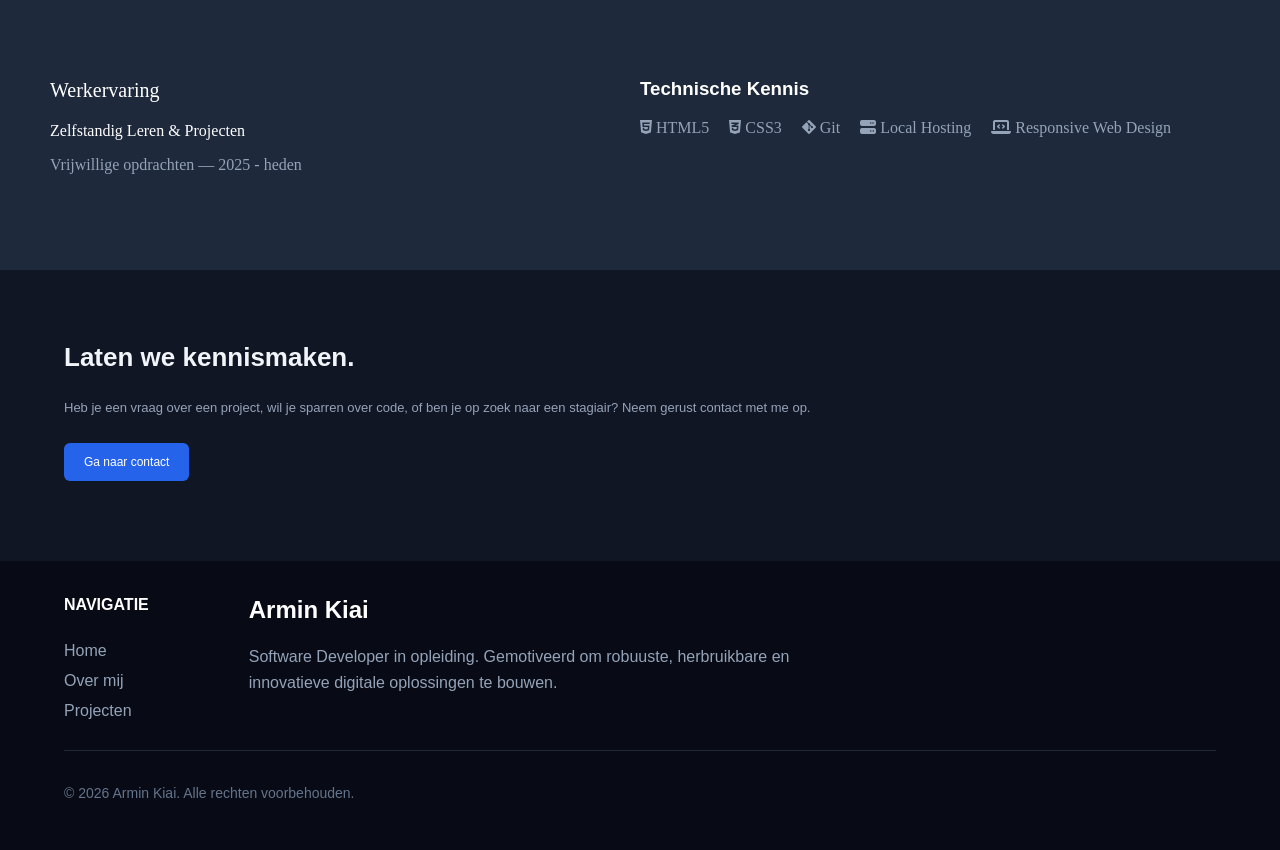
==== commit 0e3ececc: "telefoon size toegevoegd" ====
--- a/index.html
+++ b/index.html
@@ -1,14 +1,15 @@
 <!DOCTYPE html>
 <html lang="en">
 
+
 <head>
+    <meta charset="UTF-8">
     <meta name="viewport" content="width=device-width, initial-scale=1.0">
+    <title>Portfolio Armin</title>
     <link rel="stylesheet" href="Css/style.css">
     <link rel="stylesheet" href="https://cdnjs.cloudflare.com/ajax/libs/font-awesome/6.5.2/css/all.min.css">
-    <meta charset="UTF-8">
-    <meta name="viewport" content="width=device-width, initial-scale=1.0">
-    <title>Portofolio Armin</title>
 </head>
+
 
 <body>
 
@@ -16,8 +17,13 @@
         <nav>
             <a href="#" class="logo"> <span>Armin Kiai</span></a>
 
-            <ul>
-                <li><a href="index.html">Home</a></li>
+            <button class="menu-knop" type="button" aria-label="Menu openen" aria-expanded="false"
+                aria-controls="hoofdmenu">
+                <i class="fa-solid fa-bars"></i>
+            </button>
+
+            <ul id="hoofdmenu">
+                <li><a class="active" href="index.html">Home</a></li>
                 <li><a href="overmij.html">Over mij</a></li>
                 <li><a href="vaardigheden.html">Vaardigheden</a></li>
                 <li><a href="projecten.html">Projecten</a></li>
@@ -56,163 +62,182 @@
 
         </section>
 
+
+
+
+        <section class="goedendoel-app-intro">
+
+            <div class="project-header">
+                <div>
+                    <p class="uitgelicht">Uitgelicht project</p>
+                    <h2>Goededoelwebsite</h2>
+                </div>
+
+                <a href="projecten.html" class="alle-projecten">
+                    Bekijk alle projecten
+                </a>
+            </div>
+
+            <div class="project-container">
+
+                <img src="image/goedendoel.jpg" alt="Website-goedendoel">
+
+                <div class="project-info">
+                    <p>
+                        Een volledig responsive informele website ontworpen
+                        voor een fictieve lokale duurzaamheidsstichting.
+                        Dit schoolproject laat zien hoe een heldere online
+                        aanwezigheid kan worden opgebouwd met een duidelijke
+                        structuur, een rustige ervaring en een schaalbaar ontwerp.
+                    </p>
+
+                    <div class="project-tags">
+                        <span>HTML</span>
+                        <span>CSS</span>
+                        <span>UX Design</span>
+                        <span>Schoolproject</span>
+                    </div>
+
+                    <div class="project-knoppen">
+                        <a href="goedendoel/index.html">Bekijk project</a>
+                        <a href="https://github.com/arminkiai11/Non-profit-Website" target="_blank">Bekijk code</a>
+                    </div>
+                </div>
+
+            </div>
+        </section>
+
+
+
+        <section class="achtergrond">
+
+
+            <div class="knop-recht">
+                <div>
+                    <p>-Curriculum Vitae</p>
+                    <h2>Mijn Achtergrond</h2>
+                </div>
+
+            </div>
+
+            <div class="naast-elkaar">
+
+
+                <div class="opleidingen">
+                    <p>Opleidingen</p>
+                    <p>MBO Software Developer (Niveau 4)</p>
+                    <p>ROC / MBO College — 2025 tot heden</p>
+                </div>
+
+
+                <div class="talen">
+                    <p>Talen</p>
+                    <p>Nederlands (Vloeiend)</p>
+                    <p>Engels (Vloeiend)</p>
+                    <p>Farsi (vloeiend)</p>
+                </div>
+
+
+
+            </div>
+
+            <div class="naast-elkaar-twee">
+
+                <div class="in-twee">
+                    <p>Werkervaring</p>
+                    <p>Zelfstandig Leren & Projecten</p>
+                    <p>Vrijwillige opdrachten — 2025 - heden</p>
+                </div>
+
+
+                <div class="technische-kennis">
+
+                    <h3>Technische Kennis</h3>
+
+                    <div class="kennis-labels">
+
+                        <span><i class="fa-brands fa-html5"></i> HTML5</span>
+
+                        <span><i class="fa-brands fa-css3-alt"></i> CSS3</span>
+
+                        <span><i class="fa-brands fa-git-alt"></i> Git</span>
+
+                        <span><i class="fa-solid fa-server"></i> Local Hosting</span>
+
+                        <span><i class="fa-solid fa-laptop-code"></i> Responsive Web Design</span>
+
+                    </div>
+                </div>
+
+            </div>
+
+        </section>
+
+
+
+        <section class="kennismaken">
+            <h2>Laten we kennismaken.</h2>
+
+            <p>
+                Heb je een vraag over een project, wil je sparren over code,
+                of ben je op zoek naar een stagiair?
+                Neem gerust contact met me op.
+            </p>
+
+            <a href="contact.html" class="kennismaken-knop">
+                Ga naar contact
+            </a>
+        </section>
+
     </main>
 
-
-    <section class="goedendoel-app-intro">
-
-        <div class="project-header">
-            <div>
-                <p class="uitgelicht">Uitgelicht project</p>
-                <h2>Goededoelwebsite</h2>
-            </div>
-
-            <a href="projecten.html" class="alle-projecten">
-                Bekijk alle projecten
-            </a>
+    <footer class="footer">
+
+        <div class="footer-inhoud">
+            <div class="footer-info">
+                <h2>Armin Kiai</h2>
+                <p>Software Developer in opleiding. Gemotiveerd om robuuste,
+                    herbruikbare en innovatieve digitale oplossingen te bouwen.</p>
+            </div>
+
+            <div class="footer-navigatie">
+                <h3>NAVIGATIE</h3>
+                <a href="index.html">Home</a>
+                <a href="overmij.html">Over mij</a>
+                <a href="projecten.html">Projecten</a>
+            </div>
         </div>
 
-        <div class="project-container">
-
-            <img src="image/goedendoel.jpg" alt="Website-goedendoel">
-
-            <div class="project-info">
-                <p>
-                    Een volledig responsive informele website ontworpen
-                    voor een fictieve lokale duurzaamheidsstichting.
-                    Dit schoolproject laat zien hoe een heldere online
-                    aanwezigheid kan worden opgebouwd met een duidelijke
-                    structuur, een rustige ervaring en een schaalbaar ontwerp.
-                </p>
-
-                <div class="project-tags">
-                    <span>HTML</span>
-                    <span>CSS</span>
-                    <span>UX Design</span>
-                    <span>Schoolproject</span>
-                </div>
-
-                <div class="project-knoppen">
-                    <a href="goedendoel/index.html">Bekijk project</a>
-                    <a href="#">Bekijk code</a>
-                </div>
-            </div>
-
-        </div>
-    </section>
-
-
-
-    <section class="achtergrond">
-
-
-        <div class="knop-recht">
-            <div>
-                <p>-Curriculum Vitae</p>
-                <h2>Mijn Achtergrond</h2>
-            </div>
-
-        </div>
-
-
-
-        </div>
-
-
-
-        <div class="naast-elkaar">
-
-
-            <div class="opleidingen">
-                <p>Opleidingen</p>
-                <p>MBO Software Developer (Niveau 4)</p>
-                <p>ROC / MBO College — 2025 tot heden</p>
-            </div>
-
-
-            <div class="talen">
-                <p>Talen</p>
-                <p>Nederlands (Vloeiend)</p>
-                <p>Engels (Vloeiend)</p>
-                <p>Farsi (vloeiend)</p>
-            </div>
-
-
-
-        </div>
-
-        <div class="naast-elkaar-twee">
-
-            <div class="in-twee">
-                <p>Werkervaring</p>
-                <p>Zelfstandig Leren & Projecten</p>
-                <p>Vrijwillige opdrachten — 2025 - heden</p>
-            </div>
-
-
-            <div class="technische-kennis">
-
-                <h3>Technische Kennis</h3>
-
-                <div class="kennis-labels">
-
-                    <span><i class="fa-brands fa-html5"></i> HTML5</span>
-
-                    <span><i class="fa-brands fa-css3-alt"></i> CSS3</span>
-
-                    <span><i class="fa-brands fa-git-alt"></i> Git</span>
-
-                    <span><i class="fa-solid fa-server"></i> Local Hosting</span>
-
-                    <span><i class="fa-solid fa-laptop-code"></i> Responsive Web Design</span>
-
-                </div>
-            </div>
-
-        </div>
-
-    </section>
-
-
-
-    <section class="kennismaken">
-        <h2>Laten we kennismaken.</h2>
-
-        <p>
-            Heb je een vraag over een project, wil je sparren over code,
-            of ben je op zoek naar een stagiair?
-            Neem gerust contact met me op.
-        </p>
-
-        <a href="contact.html" class="kennismaken-knop">
-            Ga naar contact
-        </a>
-    </section>
-
-
-
-<footer class="footer">
-
-    <div class="footer-inhoud">
-        <div class="footer-info">
-            <h2>Armin Kiai</h2>
-            <p>Software Developer in opleiding. Gemotiveerd om robuuste,
-                herbruikbare en innovatieve digitale oplossingen te bouwen.</p>
-        </div>
-
-        <div class="footer-navigatie">
-            <h3>NAVIGATIE</h3>
-            <a href="index.html">Home</a>
-            <a href="overmij.html">Over mij</a>
-            <a href="projecten.html">Projecten</a>
-        </div>
-    </div>
-
-    <div class="footer-onderkant">
-        <p>© 2026 Armin Kiai. Alle rechten voorbehouden.</p>
-
-
-</footer>
+        <div class="footer-onderkant">
+            <p>© 2026 Armin Kiai. Alle rechten voorbehouden.</p>
+
+
+    </footer>
+
+
+
+
+<script>
+    const menuKnop = document.querySelector(".menu-knop");
+    const menu = document.querySelector("#hoofdmenu");
+
+    menuKnop.addEventListener("click", function() {
+        menu.classList.toggle("open");
+
+        const isOpen = menu.classList.contains("open");
+
+        menuKnop.setAttribute("aria-expanded", isOpen);
+        menuKnop.setAttribute(
+            "aria-label",
+            isOpen ? "Menu sluiten" : "Menu openen"
+        );
+
+        menuKnop.querySelector("i").className = isOpen
+            ? "fa-solid fa-xmark"
+            : "fa-solid fa-bars";
+    });
+</script>
+
 
 
 </body>
--- a/Css/style.css
+++ b/Css/style.css
@@ -1,6 +1,309 @@
 body {
     margin: 0;
 }
+
+
+/* Telefoon */
+@media (max-width: 768px) {
+    /* Mobiele navigatie */
+
+    header nav:has(.menu-knop) {
+        display: flex;
+        flex-direction: row;
+        justify-content: space-between;
+        align-items: center;
+        flex-wrap: wrap;
+        padding: 20px;
+        gap: 10px;
+    }
+
+    header nav .menu-knop {
+        display: block;
+        background: transparent;
+        border: none;
+        color: white;
+        font-size: 24px;
+        cursor: pointer;
+    }
+
+    header nav ul {
+        display: none;
+        flex-direction: column;
+        align-items: center;
+        flex: 0 0 100%;
+        gap: 20px;
+        padding: 20px 0;
+    }
+
+    header nav ul.open {
+        display: flex;
+    }
+
+    header nav .contact-knop {
+        display: none;
+    }
+
+
+    /* Introductie */
+    /* homepage */
+
+    section.boven>div:first-child {
+        width: 100%;
+        max-width: 100%;
+        min-width: 0;
+        flex: 0 1 auto;
+    }
+
+    section.boven img {
+        width: 100%;
+        max-width: 100%;
+        height: auto;
+    }
+
+    section .project-container img {
+        width: 100%;
+        max-width: 100%;
+        height: auto;
+    }
+
+    .boven {
+        flex-direction: column;
+        padding: 30px 20px;
+        gap: 30px;
+    }
+
+    .boven div:first-child {
+        max-width: 100%;
+        width: 100%;
+    }
+
+    .boven p:first-child,
+    .boven h1,
+    .stukje-tekst {
+        padding-left: 0;
+    }
+
+
+    .boven h1 {
+        font-size: 30px;
+        line-height: 1.3;
+    }
+
+    .stukje-tekst {
+        font-size: 16px;
+        line-height: 1.6;
+    }
+
+    .boven img {
+        width: 100%;
+        height: auto;
+    }
+
+    .knop-bekijk {
+        margin-left: 0;
+    }
+
+    /* Uitgelicht project */
+    .goedendoel-app-intro {
+        padding: 40px 20px;
+    }
+
+    .project-header {
+        flex-direction: column;
+        align-items: flex-start;
+        gap: 15px;
+    }
+
+    .project-container {
+        flex-direction: column;
+        gap: 20px;
+    }
+
+    .project-container img {
+        width: 100%;
+    }
+
+    .project-info {
+        width: 100%;
+    }
+
+    .project-info p {
+        font-size: 16px;
+    }
+
+    .project-knoppen {
+        flex-wrap: wrap;
+    }
+
+    /* Achtergrond */
+    .knop-recht h2,
+    .knop-recht p {
+        padding-left: 20px;
+    }
+
+    .naast-elkaar,
+    .naast-elkaar-twee {
+        flex-direction: column;
+        padding: 20px;
+        gap: 25px;
+    }
+
+    .naast-elkaar>div,
+    .naast-elkaar-twee>div {
+        width: 100%;
+        flex: 0 0 auto;
+    }
+
+    .opleidingen {
+        margin-left: 0;
+    }
+
+    /* Footer */
+    .footer-inhoud {
+        flex-direction: column;
+        gap: 30px;
+    }
+
+    .footer-info {
+        width: 100%;
+    }
+
+    .footer-onderkant {
+        flex-direction: column;
+        align-items: flex-start;
+        gap: 15px;
+    }
+
+
+    .sectie-twee .wiebenik {
+        flex-direction: column;
+        width: 100%;
+        min-width: 0;
+        padding-left: 20px;
+        padding-right: 20px;
+    }
+
+    .sectie-twee .vrachtwagenfoto {
+        margin-left: 0;
+        width: 100%;
+        max-width: 100%;
+        height: auto;
+    }
+
+    .sectie-twee .na-foto {
+        padding-left: 0;
+        padding-right: 0;
+        min-width: 0;
+    }
+
+    .sectie-twee .interesses4 {
+        display: flex;
+        flex-direction: column;
+        gap: 20px;
+    }
+
+    section.sectie-twee {
+        padding-bottom: 10px;
+    }
+
+    section .wie-ben-ik {
+        padding-left: 20px;
+    }
+
+    section .over-mij1 {
+        padding-left: 20px;
+    }
+
+    section .vaardigheden {
+        flex-direction: column;
+    }
+
+    section .tekst-boven h2 {
+        font-size: 32px;
+    }
+
+    body .vaardig {
+        padding-bottom: 30px;
+    }
+
+    footer .footer-inhoud {
+        flex-direction: column;
+    }
+
+    /* mijn ontwikkeling pagina */
+
+    body .ontwikkeling h1 {
+        font-size: 24px;
+        line-height: 1.2;
+    }
+
+    section.ontwikkeling .september,
+    section.ontwikkeling .oktober {
+        display: flex;
+        flex-direction: column;
+        gap: 20px;
+        width: 100%;
+    }
+
+    section.ontwikkeling .september .box,
+    section.ontwikkeling .oktober .box {
+        width: 100%;
+        max-width: 100%;
+        min-width: 0;
+        box-sizing: border-box;
+    }
+
+    section.ontwikkeling {
+        padding-left: 20px;
+        padding-right: 20px;
+    }
+
+    /* projecten */
+
+    body .projecten h2 {
+        font-size: 24px;
+        font-weight: bolder;
+    }
+
+    section.projecten .drie-boxen-projecten {
+        display: flex;
+        flex-direction: column;
+        gap: 25px;
+        width: 100%;
+    }
+
+    section.projecten .drie-boxen-projecten .box-een,
+    section.projecten .drie-boxen-projecten .box-twee {
+        width: 100%;
+        max-width: 100%;
+        min-width: 0;
+        flex: none;
+        box-sizing: border-box;
+    }
+
+    section.projecten .drie-boxen-projecten img {
+        display: block;
+        width: 100%;
+        max-width: 100%;
+        height: auto;
+    }
+
+    section.projecten .projecten-labels,
+    section.projecten .symbolen,
+    section.projecten .knoppen-a {
+        display: flex;
+        flex-wrap: wrap;
+        gap: 10px;
+    }
+    /* contact pagina */
+
+    body .contact h2{
+        font-size: 24px;
+    }
+
+
+}
+
 
 header ul {
     justify-content: center;
@@ -27,11 +330,13 @@
     color: #94A3B8;
 }
 
-header ul li a:hover {
+header ul li a:hover,
+header ul li a.active {
     color: #fff;
     transform: scale(1.1);
     display: inline-block;
 }
+
 
 header nav {
     display: flex;
@@ -390,12 +695,6 @@
     font-size: 40px;
 }
 
-.projecten-knoppen {
-    display: flex;
-    gap: 30px;
-    padding-left: 50px;
-}
-
 
 
 .projecten a {
@@ -406,9 +705,6 @@
     padding: 8px;
 }
 
-.projecten a:hover {
-    color: #06B6D4;
-}
 
 .box-een img,
 .box-twee img,
@@ -488,7 +784,7 @@
     border-color: #2563EB;
 }
 
-.knoppen-a a:hover,
+.knoppen-a:first-child a:hover,
 .bekijk a:hover {
     color: #fff;
     background-color: #1D4ED8;
@@ -496,8 +792,20 @@
     font-size: 16px;
 }
 
+.box-een .bekijk a {
+    background-color: transparent;
+    color: #94A3B8;
+    border: 1px solid #94A3B8;
+}
+
+.box-een .bekijk a:hover,
+.box-twee .deze-ook:hover {
+    background-color: #1E293B;
+    color: white;
+}
+
 .drie-boxen-projecten {
-    padding: 50px 20px 0;
+    padding: 0px 20px 0;
     align-items: stretch;
     display: flex;
     flex-direction: row;
@@ -725,8 +1033,8 @@
     box-sizing: border-box;
 }
 
-.naast-elkaar > div,
-.naast-elkaar-twee > div {
+.naast-elkaar>div,
+.naast-elkaar-twee>div {
     flex: 0 0 50%;
     width: 50%;
     box-sizing: border-box;
@@ -1234,3 +1542,50 @@
     color: white;
 }
 
+
+
+
+
+
+
+/* Algemene instellingen */
+* {
+    box-sizing: border-box;
+}
+
+/* Tablet */
+@media (max-width: 1024px) {
+    header nav {
+        flex-wrap: wrap;
+        gap: 20px;
+    }
+
+    header ul {
+        flex-wrap: wrap;
+        gap: 15px;
+    }
+
+    .boven h1 {
+        font-size: 36px;
+    }
+
+    .project-container {
+        gap: 20px;
+    }
+
+    .footer-inhoud {
+        gap: 30px;
+    }
+
+    .footer-info {
+        max-width: 100%;
+    }
+
+    .menu-knop {
+        display: none;
+    }
+
+
+
+
+}
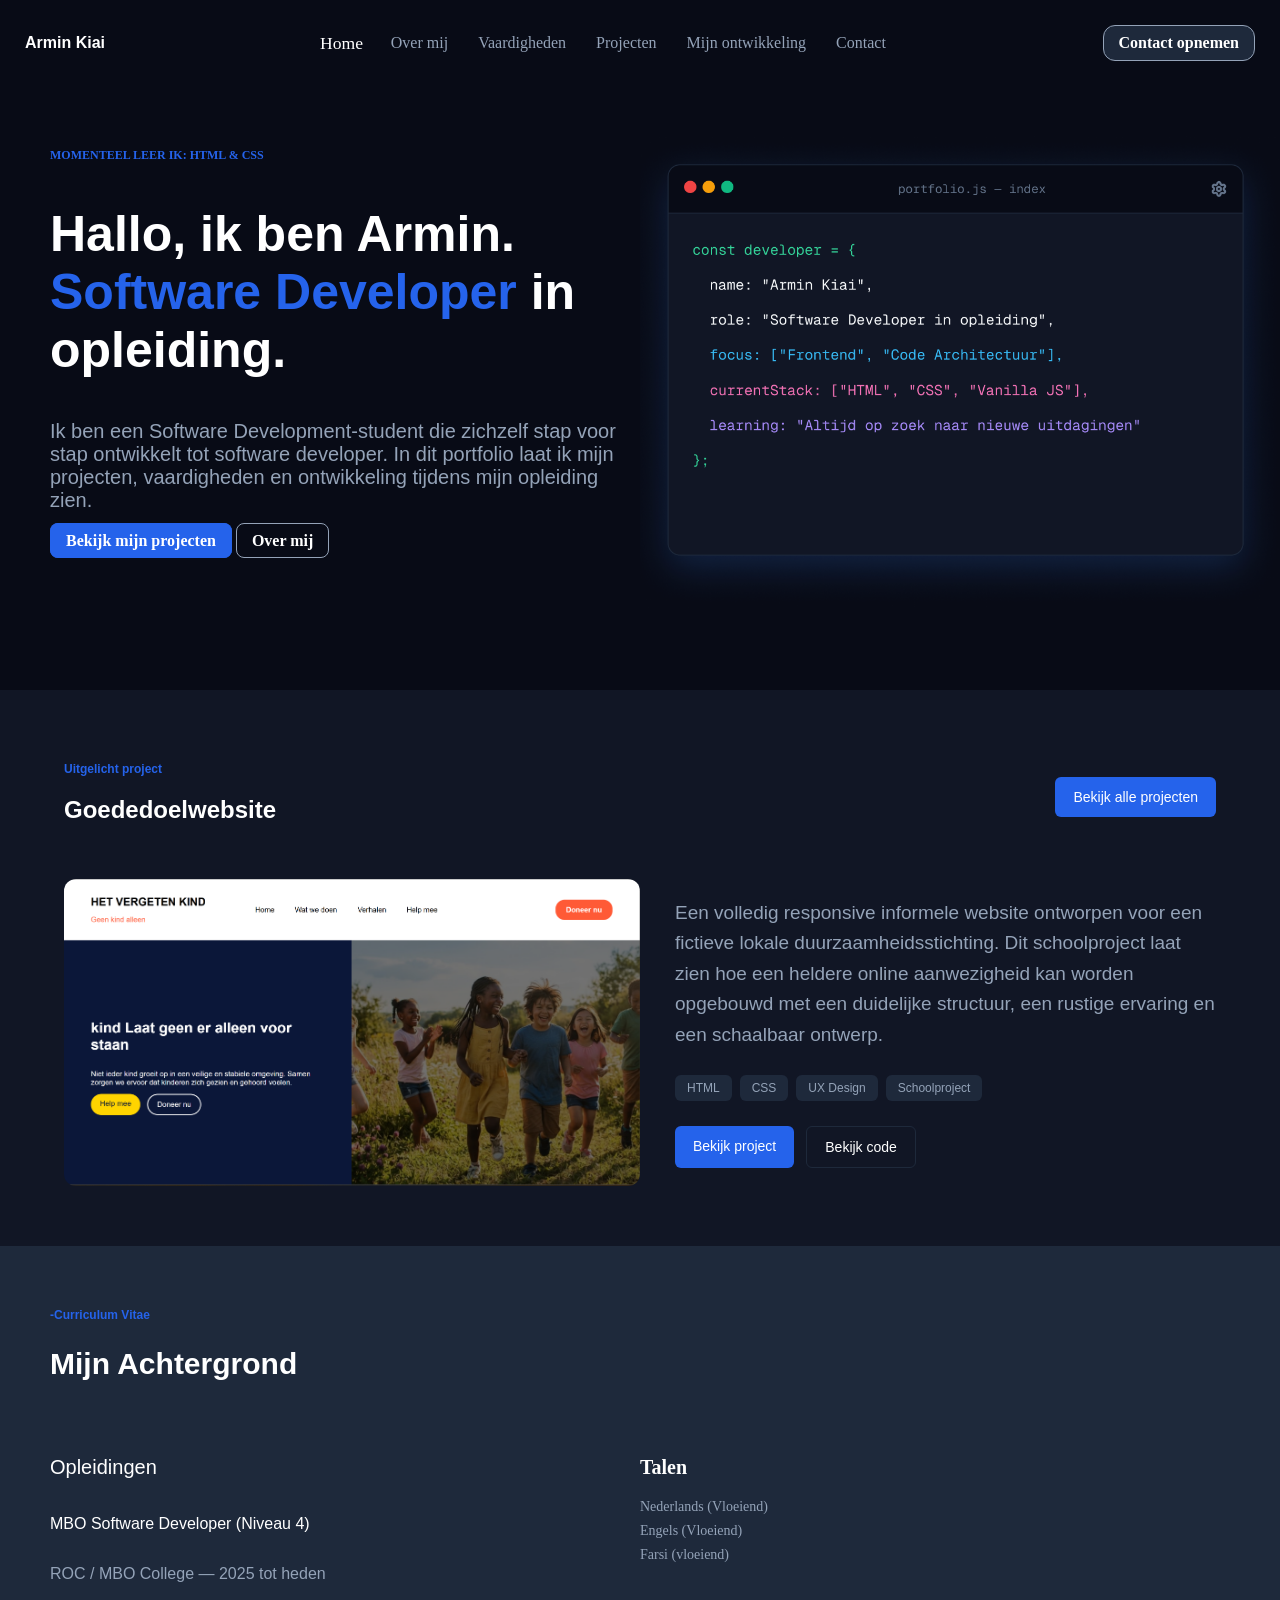
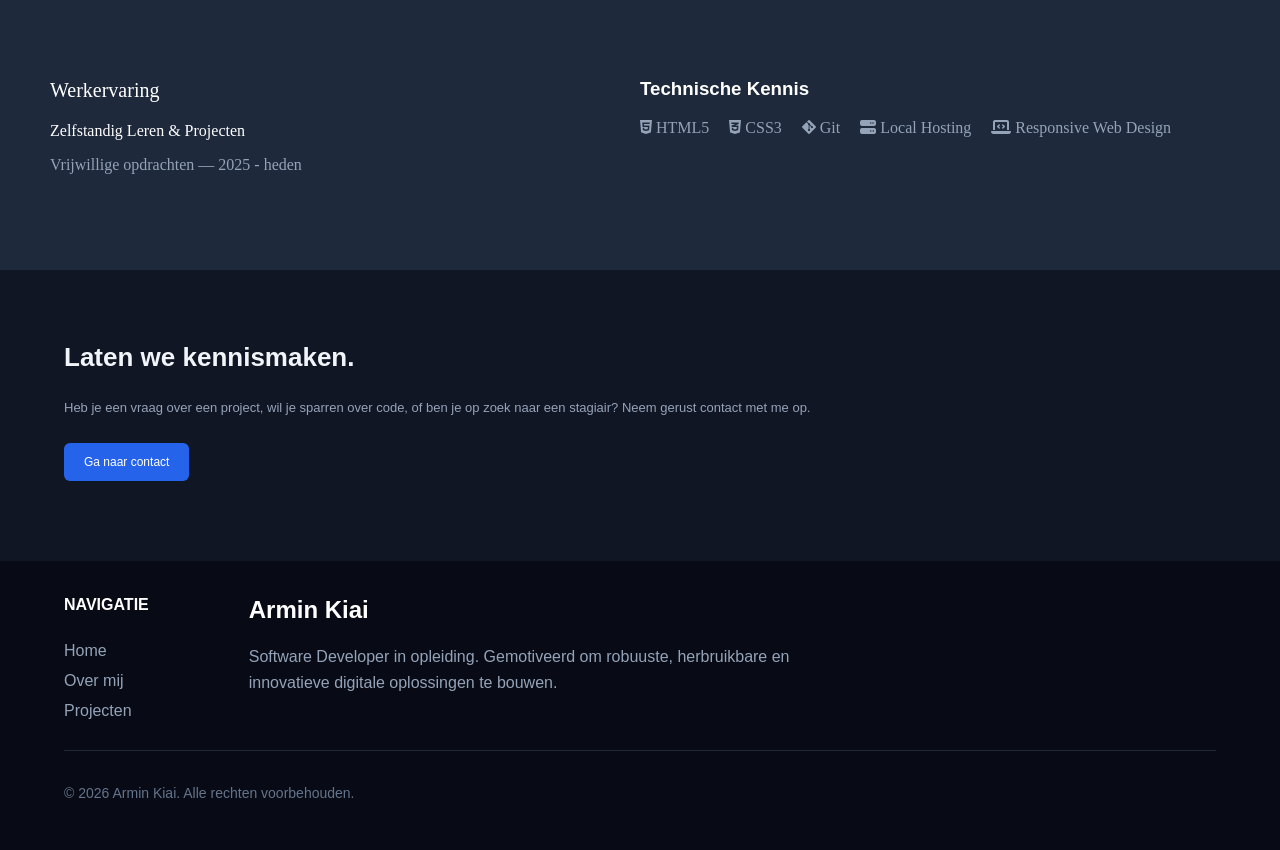
==== commit 9bdd58a5: "header linkjes hover gefixt" ====
--- a/index.html
+++ b/index.html
@@ -217,26 +217,26 @@
 
 
 
-<script>
-    const menuKnop = document.querySelector(".menu-knop");
-    const menu = document.querySelector("#hoofdmenu");
-
-    menuKnop.addEventListener("click", function() {
-        menu.classList.toggle("open");
-
-        const isOpen = menu.classList.contains("open");
-
-        menuKnop.setAttribute("aria-expanded", isOpen);
-        menuKnop.setAttribute(
-            "aria-label",
-            isOpen ? "Menu sluiten" : "Menu openen"
-        );
-
-        menuKnop.querySelector("i").className = isOpen
-            ? "fa-solid fa-xmark"
-            : "fa-solid fa-bars";
-    });
-</script>
+    <script>
+        const menuKnop = document.querySelector(".menu-knop");
+        const menu = document.querySelector("#hoofdmenu");
+
+        menuKnop.addEventListener("click", function () {
+            menu.classList.toggle("open");
+
+            const isOpen = menu.classList.contains("open");
+
+            menuKnop.setAttribute("aria-expanded", isOpen);
+            menuKnop.setAttribute(
+                "aria-label",
+                isOpen ? "Menu sluiten" : "Menu openen"
+            );
+
+            menuKnop.querySelector("i").className = isOpen
+                ? "fa-solid fa-xmark"
+                : "fa-solid fa-bars";
+        });
+    </script>
 
 
 
--- a/Css/style.css
+++ b/Css/style.css
@@ -304,6 +304,9 @@
 
 }
 
+header nav .menu-knop {
+    display: none;
+}
 
 header ul {
     justify-content: center;
@@ -332,6 +335,13 @@
 
 header ul li a:hover,
 header ul li a.active {
+    color: #fff;
+    transform: scale(1.1);
+    display: inline-block;
+}
+
+header ul li a:hover,
+header ul li a.active2 {
     color: #fff;
     transform: scale(1.1);
     display: inline-block;
